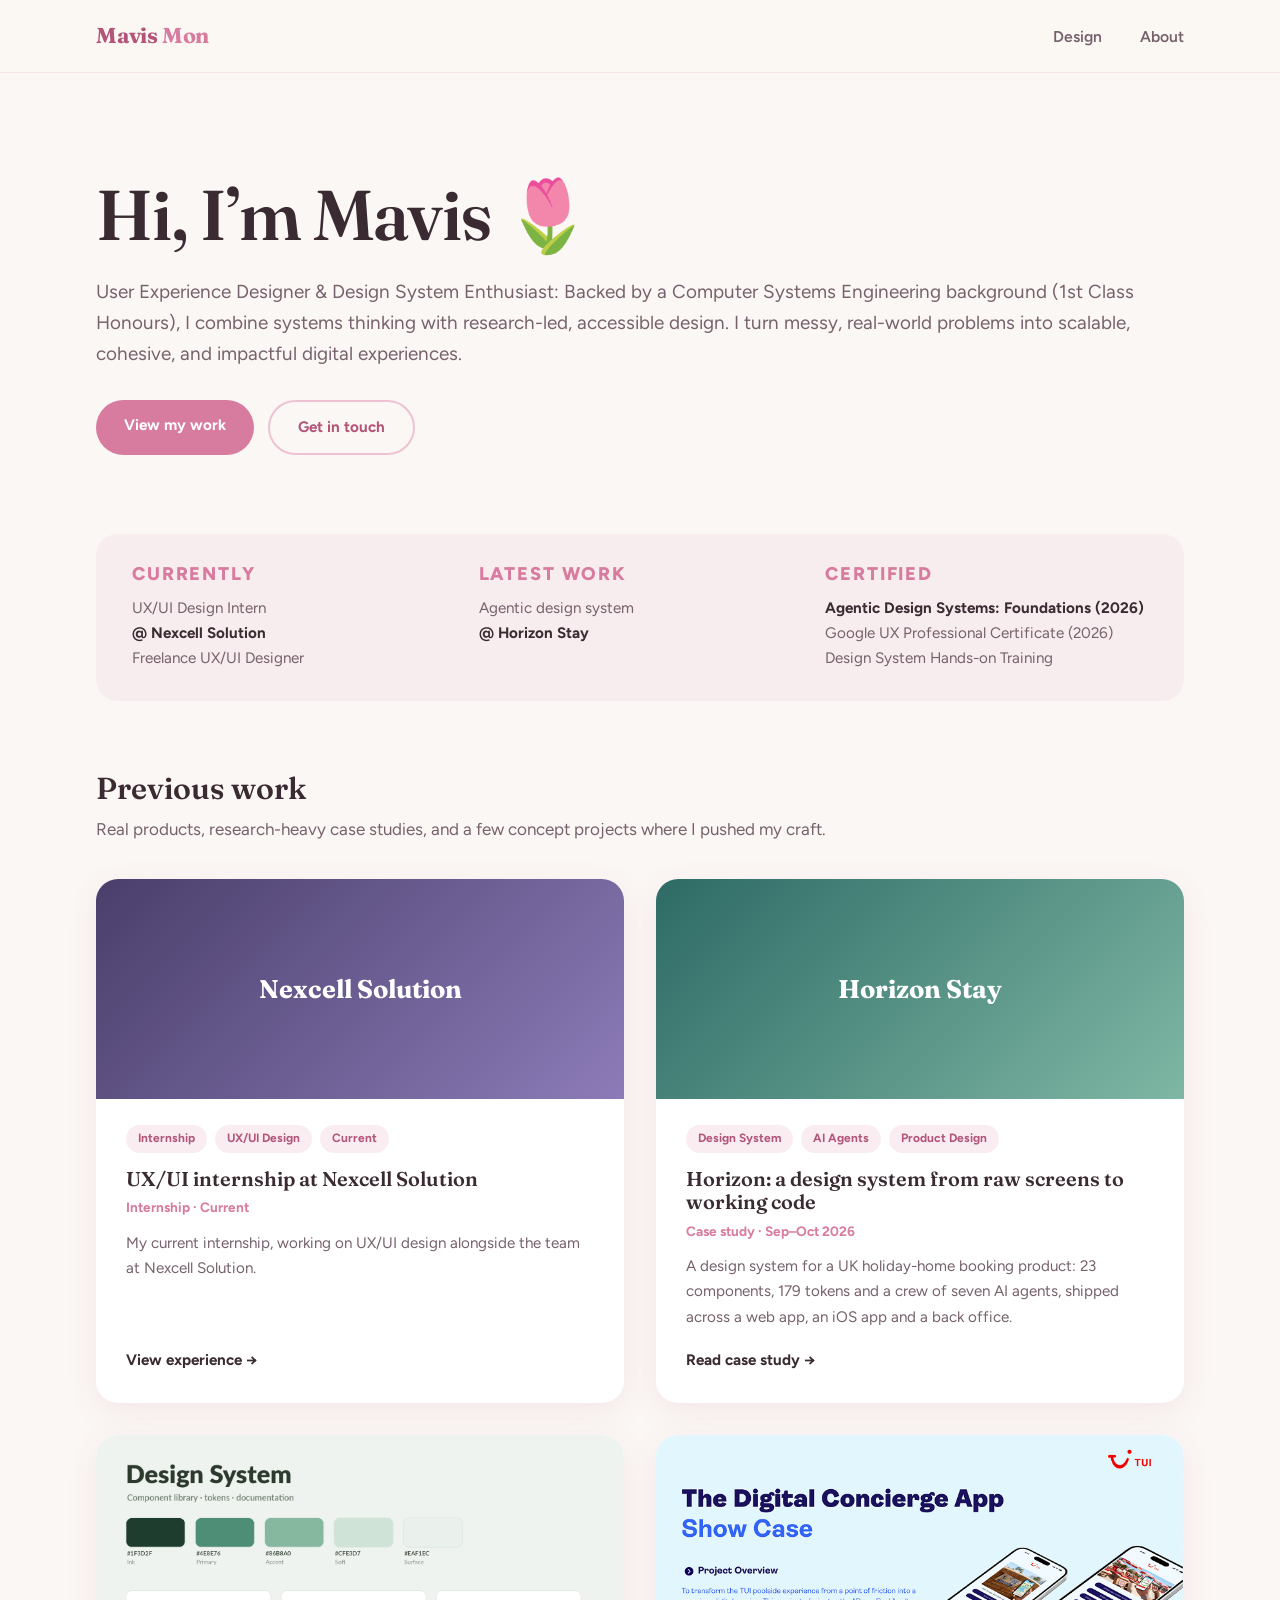
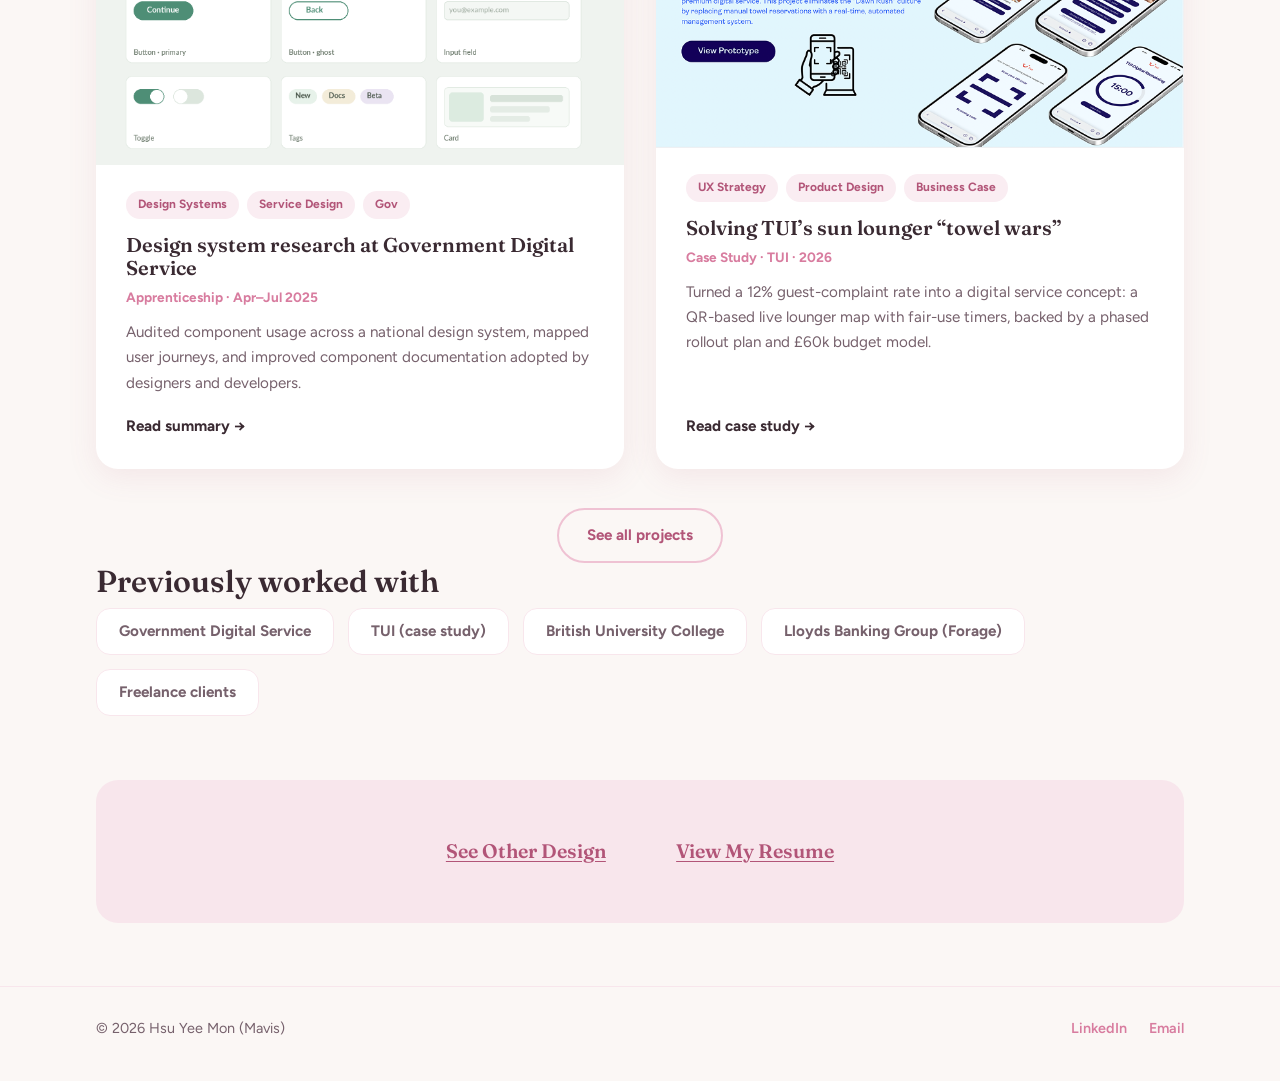
==== index.html @ 6a2bc592 "Add Horizon Stay case study, Nexcell internship and new certificate Add the Horizon Stay agentic des" ====
<!doctype html>
<html lang="en">
  <head>
    <meta charset="UTF-8" />
    <meta name="viewport" content="width=device-width, initial-scale=1" />
    <title>Hsu Yee Mon (Mavis) — Junior UX/UI Designer</title>
    <meta
      name="description"
      content="Hsu Yee Mon (Mavis) is a junior UX/UI designer based in Newcastle, UK, crafting research-led, accessible digital experiences."
    />
    <link rel="preconnect" href="https://fonts.googleapis.com" />
    <link
      href="https://fonts.googleapis.com/css2?family=Fraunces:opsz,wght@9..144,500;9..144,600;9..144,700&family=Figtree:wght@400;500;600;700;800&display=swap"
      rel="stylesheet"
    />
    <link rel="stylesheet" href="style.css" />
  </head>
  <body>
    <nav>
      <div class="nav-inner">
        <a class="nav-logo" href="index.html">Mavis <span>Mon</span></a>
        <ul class="nav-links">
          <li><a href="design.html">Design</a></li>
          <li><a href="about.html">About</a></li>
        </ul>
      </div>
    </nav>

    <header class="hero container">
      <h1>Hi, I’m Mavis <span class="flower">🌷</span></h1>
      <p class="lead">
        User Experience Designer & Design System Enthusiast: Backed by a
        Computer Systems Engineering background (1st Class Honours), I combine
        systems thinking with research-led, accessible design. I turn messy,
        real-world problems into scalable, cohesive, and impactful digital
        experiences.
      </p>
      <div class="cta-row">
        <a class="btn btn-primary" href="design.html">View my work</a>
        <a class="btn btn-ghost" href="mailto:mavismon23@gmail.com"
          >Get in touch</a
        >
      </div>
    </header>

    <div class="container">
      <div class="now-strip">
        <div>
          <h4>Currently</h4>
          <p>
            UX/UI Design Intern<br />
            <strong>@ Nexcell Solution</strong><br />
            Freelance UX/UI Designer
          </p>
        </div>
        <div>
          <h4>Latest work</h4>
          <p>
            Agentic design system<br />
            <strong>@ Horizon Stay</strong>
          </p>
        </div>
        <div>
          <h4>Certified</h4>
          <p>
            <strong>Agentic Design Systems: Foundations (2026)</strong> <br />
            Google UX Professional Certificate (2026) <br />
            Design System Hands-on Training
          </p>
        </div>
      </div>
    </div>
    <section class="container">
      <h2 class="section-title">Previous work</h2>
      <p class="section-sub" style="max-width: none">
        Real products, research-heavy case studies, and a few concept projects
        where I pushed my craft.
      </p>

      <div class="project-grid">
        <a class="project-card" href="about.html#experience">
          <div class="project-thumb thumb-nexcell">Nexcell Solution</div>
          <div class="project-body">
            <div class="project-tags">
              <span class="tag">Internship</span><span class="tag">UX/UI Design</span
              ><span class="tag">Current</span>
            </div>
            <h3>UX/UI internship at Nexcell Solution</h3>
            <div class="project-meta">Internship · Current</div>
            <p>
              My current internship, working on UX/UI design alongside the team
              at Nexcell Solution.
            </p>
            <span class="project-link">View experience →</span>
          </div>
        </a>

        <a class="project-card" href="projects/horizon-stay-agentic-design-system.html">
          <div class="project-thumb thumb-horizon">Horizon Stay</div>
          <div class="project-body">
            <div class="project-tags">
              <span class="tag">Design System</span><span class="tag">AI Agents</span
              ><span class="tag">Product Design</span>
            </div>
            <h3>Horizon: a design system from raw screens to working code</h3>
            <div class="project-meta">Case study · Sep–Oct 2026</div>
            <p>
              A design system for a UK holiday-home booking product: 23
              components, 179 tokens and a crew of seven AI agents, shipped
              across a web app, an iOS app and a back office.
            </p>
            <span class="project-link">Read case study →</span>
          </div>
        </a>

        <a class="project-card" href="projects/gds-apprenticeship.html">
          <div class="project-thumb thumb-gds has-img">
            <img src="images/design/gds.png" alt="Government Digital Service — design system" />
          </div>
          <div class="project-body">
            <div class="project-tags">
              <span class="tag">Design Systems</span><span class="tag">Service Design</span><span class="tag">Gov</span>
            </div>
            <h3>Design system research at Government Digital Service</h3>
            <div class="project-meta">Apprenticeship · Apr–Jul 2025</div>
            <p>
              Audited component usage across a national design system, mapped
              user journeys, and improved component documentation adopted by
              designers and developers.
            </p>
            <span class="project-link">Read summary →</span>
          </div>
        </a>

        <a class="project-card" href="projects/tui-digital-concierge.html">
          <div class="project-thumb thumb-tui has-img">
            <img src="images/home/tui.png" alt="TUI Digital Concierge" />
          </div>
          <div class="project-body">
            <div class="project-tags">
              <span class="tag">UX Strategy</span
              ><span class="tag">Product Design</span
              ><span class="tag">Business Case</span>
            </div>
            <h3>Solving TUI’s sun lounger “towel wars”</h3>
            <div class="project-meta">Case Study · TUI · 2026</div>
            <p>
              Turned a 12% guest-complaint rate into a digital service concept:
              a QR-based live lounger map with fair-use timers, backed by a
              phased rollout plan and £60k budget model.
            </p>
            <span class="project-link">Read case study →</span>
          </div>
        </a>
      </div>

      <div style="text-align: center; margin-top: 40px">
        <a class="btn btn-ghost" href="design.html">See all projects</a>
      </div>
    </section>

    <section class="container">
      <h2 class="section-title">Previously worked with</h2>
      <div class="logo-row">
        <span class="logo-chip">Government Digital Service</span>
        <span class="logo-chip">TUI (case study)</span>
        <span class="logo-chip">British University College</span>
        <span class="logo-chip">Lloyds Banking Group (Forage)</span>
        <span class="logo-chip">Freelance clients</span>
      </div>
    </section>

    <div class="container">
      <div class="cta-banner">
        <a href="design.html">See Other Design</a>
        <a
          href="https://drive.google.com/file/d/1xtQVW304RGPcJEKEEuNn48uA0tBTxAdx/view?usp=sharing"
          target="_blank"
          rel="noopener"
          >View My Resume</a
        >
      </div>
    </div>

    <footer>
      <div class="footer-inner">
        <span>© 2026 Hsu Yee Mon (Mavis)</span>
        <span>
          <a href="https://www.linkedin.com/in/hsuyeemon/">LinkedIn</a>
          <a href="mailto:mavismon23@gmail.com">Email</a>
        </span>
      </div>
    </footer>
    <script src="reveal.js" defer></script>
  </body>
</html>
---- style.css ----
/* ============================================
   Hsu Yee Mon (Mavis) — Portfolio
   Cream & nude theme · Fraunces + Figtree
   ============================================ */

:root {
  --bg: #fbf7f5; /* warm cream */
  --bg-soft: #f7ecee; /* soft blush */
  --card: #ffffff;
  --ink: #3a2a32; /* deep plum-brown */
  --ink-soft: #76616c; /* muted mauve text */
  --primary: #d87c9f; /* soft pink */
  --primary-dark: #b25578;
  --accent: #efc2d3; /* pale rose */
  --accent-soft: #f8e6ec;
  --pill: #faedf2;
  --radius: 22px;
  --shadow: 0 8px 30px rgba(178, 85, 120, 0.1);
  --shadow-hover: 0 14px 40px rgba(178, 85, 120, 0.18);
  --pad: clamp(28px, 6vw, 96px);
}

* {
  margin: 0;
  padding: 0;
  box-sizing: border-box;
}

html {
  scroll-behavior: smooth;
}

body {
  font-family:
    "Figtree",
    -apple-system,
    sans-serif;
  background: var(--bg);
  color: var(--ink);
  line-height: 1.65;
  font-size: 17px;
}

h1,
h2,
h3,
h4 {
  font-family: "Fraunces", Georgia, serif;
  line-height: 1.18;
  font-weight: 600;
}

a {
  color: var(--primary);
  text-decoration: none;
}

.container {
  max-width: 1440px;
  margin: 0 auto;
  padding: 0 96px;
}
.now-strip h4 {
  font-size: 1.15rem !important;
  margin-bottom: 10px !important;
}

/* ---------- Nav ---------- */
nav {
  position: sticky;
  top: 0;
  z-index: 100;
  background: rgba(251, 248, 243, 0.82);
  backdrop-filter: blur(14px);
  border-bottom: 1px solid var(--accent-soft);
}
.nav-inner {
  max-width: 1440px;
  margin: 0 auto;
  padding: 18px 96px;
  display: flex;
  justify-content: space-between;
  align-items: center;
}
.nav-logo {
  font-family: "Fraunces", Georgia, serif;
  font-weight: 700;
  font-size: 1.35rem;
  color: var(--primary-dark);
  letter-spacing: -0.01em;
}
.nav-logo span {
  color: var(--primary);
}
.nav-links {
  display: flex;
  gap: 38px;
  list-style: none;
}
.nav-links a {
  display: inline-block;
  color: var(--ink-soft);
  font-weight: 600;
  font-size: 0.98rem;
  transition: color 0.2s;
}
.nav-links a:hover {
  color: var(--primary-dark);
}
.nav-links a.active {
  color: var(--primary-dark);
}

/* ---------- Hero ---------- */
.hero {
  padding-top: 100px;
  padding-bottom: 70px;
  text-align: left;
}
.hero .eyebrow {
  display: inline-block;
  background: var(--pill);
  color: var(--primary-dark);
  padding: 6px 16px;
  border-radius: 999px;
  font-weight: 700;
  font-size: 0.85rem;
  margin-bottom: 22px;
  letter-spacing: 0.04em;
}
.hero h1 {
  font-size: clamp(2.6rem, 6vw, 4.4rem);
  font-weight: 600;
  margin-bottom: 20px;
  letter-spacing: -0.015em;
}
.hero h1 .flower {
  color: var(--primary);
}
.hero p.lead {
  max-width: 1250px;
  font-size: 1.18rem;
  color: var(--ink-soft);
  margin-bottom: 30px;
}
.hero .cta-row {
  display: flex;
  gap: 14px;
  flex-wrap: wrap;
}

.btn {
  display: inline-block;
  padding: 13px 28px;
  border-radius: 999px;
  font-weight: 700;
  font-size: 0.95rem;
  transition: all 0.2s;
}
.btn-primary {
  background: var(--primary);
  color: #fff;
}
.btn-primary:hover {
  background: var(--primary-dark);
  transform: translateY(-2px);
}
.btn-ghost {
  border: 2px solid var(--accent);
  color: var(--primary-dark);
}
.btn-ghost:hover {
  background: var(--accent-soft);
}

/* ---------- Now strip ---------- */
.now-strip {
  background: var(--bg-soft);
  border-radius: var(--radius);
  padding: 30px 36px;
  margin: 10px 0 70px;
  display: grid;
  grid-template-columns: repeat(auto-fit, minmax(260px, 1fr));
  gap: 24px;
}
.now-strip h4 {
  font-family: "Figtree", sans-serif;
  font-size: 0.8rem;
  text-transform: uppercase;
  letter-spacing: 0.1em;
  color: var(--primary);
  margin-bottom: 8px;
  font-weight: 800;
}
.now-strip p {
  font-size: 0.95rem;
  color: var(--ink-soft);
}
.now-strip strong {
  color: var(--ink);
}

/* ---------- Section headings ---------- */
section {
  padding: 30px 0 60px;
}
.section-title {
  font-size: 1.9rem;
  font-weight: 600;
  margin-bottom: 8px;
}
.section-sub {
  color: var(--ink-soft);
  margin-bottom: 36px;
  max-width: 620px;
}

/* ---------- Project cards ---------- */
.project-grid {
  display: grid;
  grid-template-columns: 1fr 1fr;
  gap: 32px;
}
@media (max-width: 760px) {
  .project-grid {
    grid-template-columns: 1fr;
  }
}

.project-card {
  background: var(--card);
  border-radius: var(--radius);
  overflow: hidden;
  box-shadow: var(--shadow);
  transition:
    transform 0.25s,
    box-shadow 0.25s;
  display: flex;
  flex-direction: column;
  color: var(--ink);
}
.project-card:hover {
  transform: translateY(-6px);
  box-shadow: var(--shadow-hover);
}

.project-thumb {
  height: 220px;
  display: flex;
  align-items: center;
  justify-content: center;
  font-family: "Fraunces", Georgia, serif;
  font-weight: 700;
  font-size: 1.6rem;
  color: #fff;
  text-align: center;
  padding: 0 24px;
}
.thumb-tui {
  background: linear-gradient(135deg, #1e5c8a, #5bb7e0);
}
.thumb-yowza {
  background: linear-gradient(135deg, #ff6dc0, #102c5c);
}
.thumb-kpop {
  background: linear-gradient(135deg, #845ec2, #ff5c8a);
}
.thumb-lloyds {
  background: linear-gradient(135deg, #8fa98f, #bccdb9);
}
.thumb-nestly {
  background: linear-gradient(135deg, #d88aa5, #f0cbd8);
}
.thumb-bloom {
  background: linear-gradient(135deg, #9aa68b, #c4cdb4);
}
.thumb-gds {
  background: linear-gradient(135deg, #7a5c6b, #a8889a);
}
.thumb-horizon {
  background: linear-gradient(135deg, #2e6b66, #7fb7a4);
}
.thumb-nexcell {
  background: linear-gradient(135deg, #4a3f6b, #8c7bb8);
}
.project-thumb.has-img {
  padding: 0;
  overflow: hidden;
  height: auto;
}
.project-thumb.has-img img {
  width: 100%;
  height: auto;
  display: block;
}

.project-body {
  padding: 26px 30px 30px;
  flex: 1;
  display: flex;
  flex-direction: column;
}
.project-tags {
  display: flex;
  gap: 8px;
  flex-wrap: wrap;
  margin-bottom: 14px;
}
.tag {
  background: var(--pill);
  color: var(--primary-dark);
  font-size: 0.75rem;
  font-weight: 700;
  padding: 4px 12px;
  border-radius: 999px;
}
.project-body h3 {
  font-size: 1.25rem;
  margin-bottom: 6px;
}
.project-meta {
  font-size: 0.85rem;
  color: var(--primary);
  font-weight: 700;
  margin-bottom: 12px;
}
.project-body p {
  font-size: 0.95rem;
  color: var(--ink-soft);
  flex: 1;
}
.project-link {
  margin-top: 18px;
  font-weight: 700;
  font-size: 0.95rem;
}
.project-link:hover {
  text-decoration: underline;
}

/* ---------- Logos / previously ---------- */
.logo-row {
  display: flex;
  flex-wrap: wrap;
  gap: 14px;
  align-items: center;
}
.logo-chip {
  background: var(--card);
  border: 1px solid var(--accent-soft);
  padding: 10px 22px;
  border-radius: 14px;
  font-weight: 700;
  color: var(--ink-soft);
  font-size: 0.95rem;
}

/* ---------- About page ---------- */
.about-grid {
  display: grid;
  grid-template-columns: 1.2fr 0.8fr;
  gap: clamp(32px, 4vw, 64px);
  align-items: start;
}
@media (max-width: 760px) {
  .about-grid {
    grid-template-columns: 1fr;
  }
}

.timeline {
  border-left: 3px solid var(--accent-soft);
  padding-left: 28px;
}
.timeline-item {
  position: relative;
  padding-bottom: 34px;
}
.timeline-item::before {
  content: "";
  position: absolute;
  left: -37px;
  top: 6px;
  width: 14px;
  height: 14px;
  border-radius: 50%;
  background: var(--primary);
  border: 3px solid var(--accent-soft);
}
.timeline-item .when {
  font-size: 0.82rem;
  font-weight: 700;
  color: var(--primary);
  letter-spacing: 0.04em;
}
.timeline-item h3 {
  font-size: 1.12rem;
  margin: 4px 0 2px;
}
.timeline-item .where {
  color: var(--ink-soft);
  font-weight: 600;
  font-size: 0.95rem;
  margin-bottom: 8px;
}
.timeline-item p {
  font-size: 0.95rem;
  color: var(--ink-soft);
}

.side-card {
  background: var(--card);
  border-radius: var(--radius);
  box-shadow: var(--shadow);
  padding: 28px;
  margin-bottom: 24px;
}
.side-card h3 {
  font-size: 1.08rem;
  margin-bottom: 16px;
}
.skill-pills {
  display: flex;
  flex-wrap: wrap;
  gap: 8px;
}
.skill-pills span {
  background: var(--pill);
  color: var(--primary-dark);
  padding: 6px 14px;
  border-radius: 999px;
  font-size: 0.85rem;
  font-weight: 600;
}
.side-card ul {
  list-style: none;
}
.side-card li {
  padding: 8px 0;
  border-bottom: 1px solid var(--accent-soft);
  font-size: 0.92rem;
  color: var(--ink-soft);
}
.side-card li:last-child {
  border-bottom: none;
}
.side-card li strong {
  color: var(--ink);
  display: block;
}

/* ---------- About: redesigned ---------- */
.about-hero {
  display: grid;
  grid-template-columns: 1.25fr 0.75fr;
  gap: clamp(28px, 5vw, 64px);
  align-items: center;
  padding-bottom: 40px;
}
.about-hero-text h1 {
  font-size: clamp(2rem, 3.6vw, 3rem);
  margin-bottom: 18px;
}
.about-hero-photo img {
  display: block;
  width: 100%;
  max-width: 412px;
  aspect-ratio: 412 / 379;
  object-fit: cover;
  border-radius: 40px;
  box-shadow: var(--shadow);
  margin-left: auto;
}
.fullstory-title {
  font-size: clamp(2rem, 3.6vw, 3rem);
  margin-bottom: 4px;
}
@media (max-width: 760px) {
  .about-hero {
    grid-template-columns: 1fr;
  }
  .about-hero-photo img {
    max-width: 280px;
    margin: 0 auto;
  }
}

.story-block {
  display: grid;
  grid-template-columns: 210px 1fr;
  gap: 34px;
  align-items: start;
  margin-top: 26px;
}
.story-avatar img {
  display: block;
  width: 100%;
  border-radius: 18px;
}
.story-text p {
  color: var(--ink-soft);
  margin-bottom: 16px;
}
.story-text p:last-child {
  margin-bottom: 0;
}
@media (max-width: 640px) {
  .story-block {
    grid-template-columns: 1fr;
  }
  .story-avatar img {
    max-width: 200px;
    margin: 0 auto;
  }
}

.teaching-block {
  margin-top: 24px;
}
.teaching-block img {
  display: block;
  width: 100%;
  max-width: 736px;
  aspect-ratio: 736 / 408;
  object-fit: cover;
  border-radius: var(--radius);
  box-shadow: var(--shadow);
  margin-bottom: 22px;
  border: 1px solid var(--accent-soft);
}
.teaching-block p {
  color: var(--ink-soft);
  margin-bottom: 14px;
}
.teaching-block p:last-child {
  margin-bottom: 0;
}

.fun-facts {
  list-style: none;
  margin-top: 18px;
}
.fun-facts li {
  position: relative;
  padding: 7px 0 7px 28px;
  color: var(--ink-soft);
  font-size: 0.98rem;
}
.fun-facts li::before {
  content: "🌷";
  position: absolute;
  left: 0;
  top: 7px;
  font-size: 0.85rem;
}

.lang-card {
  background: linear-gradient(160deg, var(--accent), var(--accent-soft));
}
.lang-card li {
  border-bottom-color: rgba(255, 255, 255, 0.55);
}

.about-cta {
  background: var(--accent-soft);
  border-radius: var(--radius);
  padding: 56px 30px;
  margin: 30px 0 70px;
  display: flex;
  gap: clamp(40px, 7vw, 90px);
  justify-content: center;
  align-items: center;
  flex-wrap: wrap;
}
.about-cta a {
  font-family: "Fraunces", Georgia, serif;
  font-weight: 600;
  font-size: clamp(1.2rem, 2vw, 1.4rem);
  color: var(--primary-dark);
}
.about-cta a:hover {
  color: var(--primary);
}

/* Lets work together */
.together-section {
  padding: 30px 0 50px;
}
.together-inner {
  display: grid;
  grid-template-columns: 1.3fr 0.7fr;
  gap: 40px;
  align-items: end;
}
.together-head {
  line-height: 0.9;
  margin-bottom: 26px;
  font-family: "Great Vibes", cursive;
}
.together-head .t-small {
  display: block;
  font-family: "Great Vibes", cursive;
  font-weight: 400;
  font-size: clamp(2.6rem, 5.5vw, 4rem);
  color: var(--primary);
  margin-left: 1.6em;
  line-height: 1;
}
.together-head .t-big {
  display: block;
  font-family: "Great Vibes", cursive;
  font-weight: 400;
  font-size: clamp(5.5rem, 16vw, 12.5rem);
  color: var(--primary);
  letter-spacing: 0.01em;
  margin-top: -0.22em;
}
.together-contact {
  font-weight: 700;
  color: var(--ink);
  margin-bottom: 6px;
}
.together-text p {
  margin-bottom: 4px;
}
.together-photo img {
  display: block;
  width: 100%;
  max-width: 420px;
  margin: 0 auto;
}
@media (max-width: 760px) {
  .together-inner {
    grid-template-columns: 1fr;
  }
  .together-photo img {
    max-width: 240px;
  }
}

/* ---------- Case study pages ---------- */
.case-hero {
  padding: 100px 0 56px;
}
.case-hero .tag {
  margin-bottom: 16px;
  display: inline-block;
}
.case-hero h1 {
  font-size: clamp(2rem, 4.5vw, 3.1rem);
  margin-bottom: 14px;
  max-width: 900px;
  letter-spacing: -0.01em;
}
.case-hero p.lead {
  font-size: 1.12rem;
  color: var(--ink-soft);
  max-width: 760px;
}

.case-facts {
  display: grid;
  grid-template-columns: repeat(auto-fit, minmax(170px, 1fr));
  gap: 20px;
  background: var(--bg-soft);
  border-radius: var(--radius);
  padding: 32px 40px;
  margin: 40px 0 60px;
}
.case-facts h4 {
  font-family: "Figtree", sans-serif;
  font-size: 0.75rem;
  text-transform: uppercase;
  letter-spacing: 0.1em;
  color: var(--primary);
  margin-bottom: 4px;
  font-weight: 800;
}
.case-facts p {
  font-size: 0.92rem;
  color: var(--ink);
  font-weight: 600;
}

.case-section {
  margin-bottom: 80px;
}
.case-section h2 {
  font-size: 1.6rem;
  margin-bottom: 16px;
}
.case-section h3 {
  font-size: 1.12rem;
  margin: 24px 0 10px;
  color: var(--primary-dark);
}
.case-section p {
  color: var(--ink-soft);
  margin-bottom: 14px;
  max-width: 820px;
}
.case-section ul {
  margin: 0 0 14px 22px;
  color: var(--ink-soft);
}
.case-section li {
  margin-bottom: 8px;
}

.stat-row {
  display: grid;
  grid-template-columns: repeat(auto-fit, minmax(160px, 1fr));
  gap: 20px;
  margin: 26px 0;
}
.stat {
  background: var(--card);
  border-radius: var(--radius);
  box-shadow: var(--shadow);
  padding: 24px;
  text-align: center;
}
.stat .num {
  font-family: "Fraunces", Georgia, serif;
  font-size: 2.1rem;
  font-weight: 700;
  color: var(--primary);
}
.stat .label {
  font-size: 0.85rem;
  color: var(--ink-soft);
  margin-top: 4px;
}

.quote-block {
  border-left: 4px solid var(--primary);
  background: var(--bg-soft);
  border-radius: 0 var(--radius) var(--radius) 0;
  padding: 22px 28px;
  margin: 26px 0;
  font-style: italic;
  color: var(--ink-soft);
  max-width: 780px;
}

.phase-grid {
  display: grid;
  grid-template-columns: repeat(auto-fit, minmax(230px, 1fr));
  gap: 20px;
  margin: 26px 0;
}
.phase-card {
  background: var(--card);
  border-radius: var(--radius);
  box-shadow: var(--shadow);
  padding: 26px;
}
.phase-card .phase-no {
  font-size: 0.78rem;
  font-weight: 800;
  color: var(--primary);
  text-transform: uppercase;
  letter-spacing: 0.08em;
}
.phase-card h3 {
  font-size: 1.08rem;
  margin: 6px 0 8px;
}
.phase-card p {
  font-size: 0.9rem;
  color: var(--ink-soft);
}

/* ============================================
   SHOWCASE COMPONENTS (in-page design system)
   Each project sets its own colors via:
   style="--sc:…; --sc-dark:…; --sc-bg:…; --sc-ink:…"
   ============================================ */
.showcase {
  --sc: var(--primary);
  --sc-dark: var(--primary-dark);
  --sc-bg: var(--bg-soft);
  --sc-ink: var(--ink);
  background: var(--sc-bg);
  border-radius: calc(var(--radius) + 6px);
  padding: clamp(28px, 4vw, 56px);
  margin: 30px 0;
}
.showcase h3 {
  color: var(--sc-ink);
  margin-top: 0;
}
.showcase > h3:not(:first-child) {
  margin-top: 40px;
}
.showcase .sc-label {
  display: inline-block;
  font-size: 0.75rem;
  font-weight: 800;
  letter-spacing: 0.12em;
  text-transform: uppercase;
  color: var(--sc-dark);
  margin-bottom: 14px;
}

/* Color palette swatches */
.palette-grid {
  display: grid;
  grid-template-columns: repeat(auto-fit, minmax(150px, 1fr));
  gap: 16px;
  margin: 10px 0 8px;
}
.swatch {
  border-radius: 16px;
  overflow: hidden;
  background: #fff;
  box-shadow: var(--shadow);
}
.swatch .chip {
  height: 92px;
}
.swatch .meta {
  padding: 12px 14px;
}
.swatch .meta b {
  display: block;
  font-size: 0.88rem;
  color: var(--ink);
}
.swatch .meta span {
  font-size: 0.78rem;
  color: var(--ink-soft);
  font-family: ui-monospace, "SF Mono", monospace;
}

/* Typography scale */
.type-scale {
  background: #fff;
  border-radius: 16px;
  box-shadow: var(--shadow);
  padding: 26px 30px;
  margin: 10px 0;
}
.type-row {
  display: flex;
  align-items: baseline;
  gap: 20px;
  padding: 12px 0;
  border-bottom: 1px dashed var(--accent-soft);
}
.type-row:last-child {
  border-bottom: none;
}
.type-row .t-name {
  flex: 0 0 110px;
  font-size: 0.75rem;
  font-weight: 800;
  letter-spacing: 0.1em;
  text-transform: uppercase;
  color: var(--ink-soft);
}
.type-row .t-sample {
  color: var(--sc-ink);
  line-height: 1.2;
}

/* UI kit demos */
.ui-kit {
  display: flex;
  flex-wrap: wrap;
  gap: 14px;
  align-items: center;
  margin: 10px 0;
}
.demo-btn {
  display: inline-block;
  padding: 11px 26px;
  border-radius: 999px;
  background: var(--sc);
  color: #fff;
  font-weight: 700;
  font-size: 0.92rem;
  cursor: default;
}
.demo-btn.secondary {
  background: transparent;
  border: 2px solid var(--sc);
  color: var(--sc-dark);
}
.demo-btn.dark {
  background: var(--sc-ink);
}
.demo-chip {
  display: inline-block;
  padding: 6px 16px;
  border-radius: 999px;
  background: #fff;
  border: 1.5px solid var(--sc);
  color: var(--sc-dark);
  font-weight: 600;
  font-size: 0.84rem;
}
.demo-chip.filled {
  background: var(--sc);
  color: #fff;
  border-color: var(--sc);
}
.demo-input {
  background: #fff;
  border: 1.5px solid var(--sc);
  border-radius: 14px;
  padding: 11px 18px;
  font-size: 0.9rem;
  color: var(--ink-soft);
  min-width: 210px;
}
.demo-card {
  background: #fff;
  border-radius: 18px;
  box-shadow: var(--shadow);
  padding: 20px 22px;
  max-width: 290px;
}
.demo-card b {
  color: var(--ink);
  font-size: 0.95rem;
}
.demo-card p {
  font-size: 0.84rem !important;
  margin: 4px 0 12px !important;
}
.demo-card .demo-btn {
  padding: 8px 18px;
  font-size: 0.82rem;
}

/* Phone mockups */
.phone-row {
  display: flex;
  flex-wrap: wrap;
  gap: clamp(18px, 3vw, 36px);
  justify-content: center;
  margin: 16px 0;
}
.phone {
  width: 250px;
  border-radius: 36px;
  background: #1c1c1e;
  padding: 10px;
  box-shadow: 0 18px 50px rgba(0, 0, 0, 0.18);
  flex-shrink: 0;
}
.phone .screen {
  background: #fff;
  border-radius: 28px;
  overflow: hidden;
  height: 480px;
  display: flex;
  flex-direction: column;
  position: relative;
  font-family: "Figtree", sans-serif;
}
.phone .notch {
  width: 90px;
  height: 18px;
  background: #1c1c1e;
  border-radius: 0 0 14px 14px;
  margin: 0 auto;
  flex-shrink: 0;
}
.phone .p-body {
  flex: 1;
  padding: 14px 16px;
  overflow: hidden;
}
.phone .p-caption {
  text-align: center;
  font-size: 0.85rem;
  color: var(--ink-soft);
  margin-top: 12px;
  font-weight: 600;
}
.phone-wrap {
  text-align: center;
}

.p-title {
  font-weight: 800;
  font-size: 0.95rem;
  color: var(--sc-ink);
  text-align: center;
  margin-bottom: 10px;
}
.p-logo {
  font-weight: 800;
  font-size: 1.4rem;
  text-align: center;
  color: var(--sc-ink);
  margin: 8px 0 2px;
}
.p-logo em {
  font-style: normal;
  color: var(--sc);
}
.p-sub {
  font-size: 0.72rem;
  color: #8e8e93;
  text-align: center;
  margin-bottom: 12px;
}
.p-banner {
  border-radius: 12px;
  padding: 12px 14px;
  color: #fff;
  font-weight: 700;
  font-size: 0.8rem;
  background: linear-gradient(120deg, var(--sc), var(--sc-dark));
  margin-bottom: 10px;
}
.p-banner small {
  display: block;
  font-weight: 500;
  opacity: 0.85;
  font-size: 0.68rem;
}
.p-row {
  display: flex;
  align-items: center;
  gap: 10px;
  padding: 8px 0;
  border-bottom: 1px solid #f2f2f7;
}
.p-row .dot {
  width: 34px;
  height: 34px;
  border-radius: 10px;
  background: var(--sc-bg);
  flex-shrink: 0;
  display: flex;
  align-items: center;
  justify-content: center;
  font-size: 0.9rem;
}
.p-row div b {
  display: block;
  font-size: 0.74rem;
  color: #1c1c1e;
}
.p-row div span {
  font-size: 0.66rem;
  color: #8e8e93;
}
.p-btn {
  display: block;
  text-align: center;
  background: var(--sc);
  color: #fff;
  border-radius: 999px;
  padding: 9px;
  font-weight: 700;
  font-size: 0.78rem;
  margin: 10px 0 4px;
}
.p-btn.ghost {
  background: #fff;
  border: 1.5px solid var(--sc);
  color: var(--sc-dark);
}
.p-balance {
  text-align: center;
  margin: 6px 0 10px;
}
.p-balance small {
  display: block;
  font-size: 0.68rem;
  color: #8e8e93;
}
.p-balance b {
  font-size: 1.5rem;
  color: var(--sc-ink);
}
.p-tabbar {
  display: flex;
  justify-content: space-around;
  padding: 9px 6px;
  background: var(--sc);
  flex-shrink: 0;
}
.p-tabbar span {
  font-size: 0.62rem;
  color: #fff;
  font-weight: 700;
  opacity: 0.75;
}
.p-tabbar span.on {
  opacity: 1;
  background: rgba(255, 255, 255, 0.25);
  padding: 2px 10px;
  border-radius: 999px;
}
.p-qr {
  width: 120px;
  height: 120px;
  margin: 10px auto;
  border-radius: 12px;
  background:
    repeating-linear-gradient(0deg, #1c1c1e 0 6px, transparent 6px 12px),
    repeating-linear-gradient(90deg, #1c1c1e 0 6px, #fff 6px 12px);
  border: 6px solid #fff;
  outline: 2px solid #e5e5ea;
}
.p-amounts {
  display: flex;
  gap: 6px;
  justify-content: center;
  margin: 10px 0;
  flex-wrap: wrap;
}
.p-amounts span {
  background: var(--sc-ink);
  color: #fff;
  font-size: 0.66rem;
  font-weight: 700;
  padding: 6px 9px;
  border-radius: 7px;
}
.p-input {
  background: #fff;
  border: 1.2px solid var(--sc);
  border-radius: 10px;
  padding: 8px 10px;
  font-size: 0.68rem;
  color: #8e8e93;
  margin-bottom: 8px;
}
.p-map {
  border-radius: 12px;
  height: 150px;
  position: relative;
  margin-bottom: 10px;
  overflow: hidden;
}
.p-pin {
  position: absolute;
  width: 22px;
  height: 22px;
  border-radius: 50% 50% 50% 0;
  transform: rotate(-45deg);
  display: flex;
  align-items: center;
  justify-content: center;
}
.p-pin::after {
  content: "";
  width: 8px;
  height: 8px;
  background: #fff;
  border-radius: 50%;
}

/* Stamp tracker */
.stamp-grid {
  display: grid;
  grid-template-columns: repeat(6, 1fr);
  gap: 7px;
  margin: 10px 0;
}
.stamp-grid .st {
  aspect-ratio: 1;
  border-radius: 50%;
  border: 2px dashed var(--sc);
  display: flex;
  align-items: center;
  justify-content: center;
  font-size: 0.85rem;
  color: var(--sc-dark);
  background: #fff;
}
.stamp-grid .st.got {
  background: var(--sc);
  border-style: solid;
}

/* Horizontal research bars */
.bars {
  margin: 14px 0;
  max-width: 720px;
}
.bar-item {
  margin-bottom: 14px;
}
.bar-item .bar-label {
  display: flex;
  justify-content: space-between;
  font-size: 0.88rem;
  font-weight: 600;
  color: var(--ink);
  margin-bottom: 5px;
}
.bar-item .bar-track {
  background: #fff;
  border-radius: 999px;
  height: 14px;
  overflow: hidden;
  box-shadow: inset 0 0 0 1px var(--accent-soft);
}
.bar-item .bar-fill {
  height: 100%;
  border-radius: 999px;
  background: linear-gradient(90deg, var(--sc), var(--sc-dark));
}

/* Persona + empathy map */
.persona-card {
  background: #fff;
  border-radius: var(--radius);
  box-shadow: var(--shadow);
  padding: 30px 34px;
  margin: 16px 0;
  display: grid;
  grid-template-columns: 88px 1fr;
  gap: 24px;
  align-items: start;
  max-width: 860px;
}
.persona-card .avatar {
  width: 88px;
  height: 88px;
  border-radius: 50%;
  display: flex;
  align-items: center;
  justify-content: center;
  font-size: 2rem;
  background: var(--sc-bg);
  border: 3px solid var(--sc);
}
.persona-card h4 {
  font-size: 1.15rem;
  margin-bottom: 2px;
}
.persona-card .p-role {
  font-size: 0.85rem;
  color: var(--sc-dark);
  font-weight: 700;
  margin-bottom: 10px;
}
.persona-card p {
  font-size: 0.92rem;
  margin-bottom: 10px;
}
.persona-cols {
  display: grid;
  grid-template-columns: 1fr 1fr;
  gap: 18px;
  margin-top: 8px;
}
@media (max-width: 640px) {
  .persona-cols {
    grid-template-columns: 1fr;
  }
  .persona-card {
    grid-template-columns: 1fr;
  }
}
.persona-cols h5 {
  font-family: "Figtree", sans-serif;
  font-size: 0.74rem;
  text-transform: uppercase;
  letter-spacing: 0.1em;
  color: var(--ink-soft);
  margin-bottom: 6px;
}
.persona-cols ul {
  margin-left: 18px;
  font-size: 0.88rem;
  color: var(--ink-soft);
}
.persona-cols li {
  margin-bottom: 4px;
}

.empathy-grid {
  display: grid;
  grid-template-columns: 1fr 1fr;
  gap: 16px;
  margin: 16px 0;
}
@media (max-width: 640px) {
  .empathy-grid {
    grid-template-columns: 1fr;
  }
}
.empathy-cell {
  border-radius: 18px;
  padding: 22px 24px;
}
.empathy-cell h4 {
  font-size: 1rem;
  margin-bottom: 8px;
}
.empathy-cell ul {
  margin-left: 18px;
  font-size: 0.88rem;
  color: var(--ink);
  opacity: 0.8;
}
.empathy-cell li {
  margin-bottom: 5px;
}
.em-says {
  background: #dff3f2;
}
.em-feels {
  background: #fce8e0;
}
.em-thinks {
  background: #eaf4dc;
}
.em-does {
  background: #e9e4f6;
}

/* IA tree */
.ia-tree {
  display: grid;
  grid-template-columns: repeat(auto-fit, minmax(150px, 1fr));
  gap: 14px;
  margin: 16px 0;
}
.ia-col {
  display: flex;
  flex-direction: column;
  gap: 8px;
}
.ia-col .ia-root {
  background: var(--sc);
  color: #fff;
  font-weight: 700;
  font-size: 0.88rem;
  text-align: center;
  padding: 9px;
  border-radius: 999px;
}
.ia-col .ia-leaf {
  background: #fff;
  border: 1.5px solid var(--sc);
  color: var(--sc-dark);
  font-size: 0.82rem;
  font-weight: 600;
  text-align: center;
  padding: 7px;
  border-radius: 999px;
}

/* Do / Don't and misc two-column */
.two-col {
  display: grid;
  grid-template-columns: 1fr 1fr;
  gap: 20px;
  margin: 16px 0;
}
@media (max-width: 700px) {
  .two-col {
    grid-template-columns: 1fr;
  }
}
.panel {
  border-radius: 18px;
  padding: 24px 26px;
}
.panel h4 {
  font-size: 1rem;
  margin-bottom: 10px;
}
.panel ul {
  margin-left: 18px;
  font-size: 0.9rem;
}
.panel-pain {
  background: #f6dcd3;
  color: #6b3326;
}
.panel-gain {
  background: #ddedd9;
  color: #2f4a2c;
}
.panel-pain ul,
.panel-gain ul {
  color: inherit;
  opacity: 0.85;
}

.next-project {
  background: var(--bg-soft);
  border-radius: var(--radius);
  padding: 36px;
  text-align: center;
  margin: 60px 0 30px;
}
.next-project p {
  color: var(--ink-soft);
  margin-bottom: 6px;
  font-size: 0.9rem;
  font-weight: 700;
  text-transform: uppercase;
  letter-spacing: 0.08em;
}
.next-project a {
  font-family: "Fraunces", Georgia, serif;
  font-size: 1.35rem;
  font-weight: 700;
}

/* ---------- Contact / footer ---------- */
.contact-band {
  background: linear-gradient(135deg, var(--primary), var(--primary-dark));
  border-radius: var(--radius);
  color: #fff;
  text-align: center;
  padding: 64px 30px;
  margin: 40px 0 60px;
}
.contact-band h2 {
  font-size: 2rem;
  margin-bottom: 12px;
}
.contact-band p {
  opacity: 0.9;
  margin-bottom: 26px;
}
.contact-band .btn {
  background: #fff;
  color: var(--primary-dark);
}
.contact-band .btn:hover {
  transform: translateY(-2px);
}

/* ---------- Real screen galleries ---------- */
.shot-row {
  display: grid;
  grid-template-columns: repeat(auto-fit, minmax(190px, 1fr));
  gap: 24px;
  margin: 28px 0;
}
.shot-row figure {
  margin: 0;
}
.shot-row img {
  display: block;
  width: 100%;
  height: auto;
  border-radius: 26px;
  border: 1px solid var(--accent-soft);
  box-shadow: var(--shadow);
  background: #fff;
}
.shot-row figcaption {
  text-align: center;
  font-size: 0.82rem;
  color: var(--ink-soft);
  font-weight: 600;
  margin-top: 10px;
}

footer {
  border-top: 1px solid var(--accent-soft);
  padding: 30px 0 40px;
}
.footer-inner {
  max-width: 1440px;
  margin: 0 auto;
  padding: 0 96px;
  display: flex;
  justify-content: space-between;
  flex-wrap: wrap;
  gap: 14px;
  color: var(--ink-soft);
  font-size: 0.9rem;
}
.footer-inner a {
  font-weight: 600;
  margin-left: 18px;
}

@media (max-width: 900px) {
  .container,
  .nav-inner,
  .footer-inner {
    padding-left: 40px;
    padding-right: 40px;
  }
}
@media (max-width: 640px) {
  .container,
  .nav-inner,
  .footer-inner {
    padding-left: 22px;
    padding-right: 22px;
  }
  .nav-links {
    padding: 4px;
  }
  .nav-links a {
    padding: 7px 13px;
    font-size: 0.85rem;
  }
  .hero {
    padding-top: 64px;
    padding-bottom: 50px;
  }
  .stamp-grid {
    grid-template-columns: repeat(6, 1fr);
  }
}
/* ── tokens ───────────────────────────────────────── */
:root {
  --rose-dark: #b25578;
  --rose-soft: #f8e6ec;
}

/* ── CTA banner ───────────────────────────────────── */
.cta-banner {
  display: flex;
  flex-wrap: wrap;
  align-items: center;
  justify-content: center;
  gap: clamp(32px, 5.49vw, 79px);
  background: var(--rose-soft);
  border-radius: 22px;
  padding: clamp(40px, 4.31vw, 62px) clamp(22px, 4vw, 48px);
  margin: clamp(36px, 5vw, 64px) 0;
}
.cta-banner a {
  font-family: Fraunces, serif;
  font-size: clamp(1.125rem, 1.53vw, 1.375rem);
  font-weight: 600;
  color: var(--rose-dark);
  text-decoration: underline;
  text-underline-offset: 3px;
}
.cta-banner a:hover {
  opacity: 0.75;
}

@media (max-width: 500px) {
  .cta-banner {
    flex-direction: column;
    gap: 20px;
  }
}
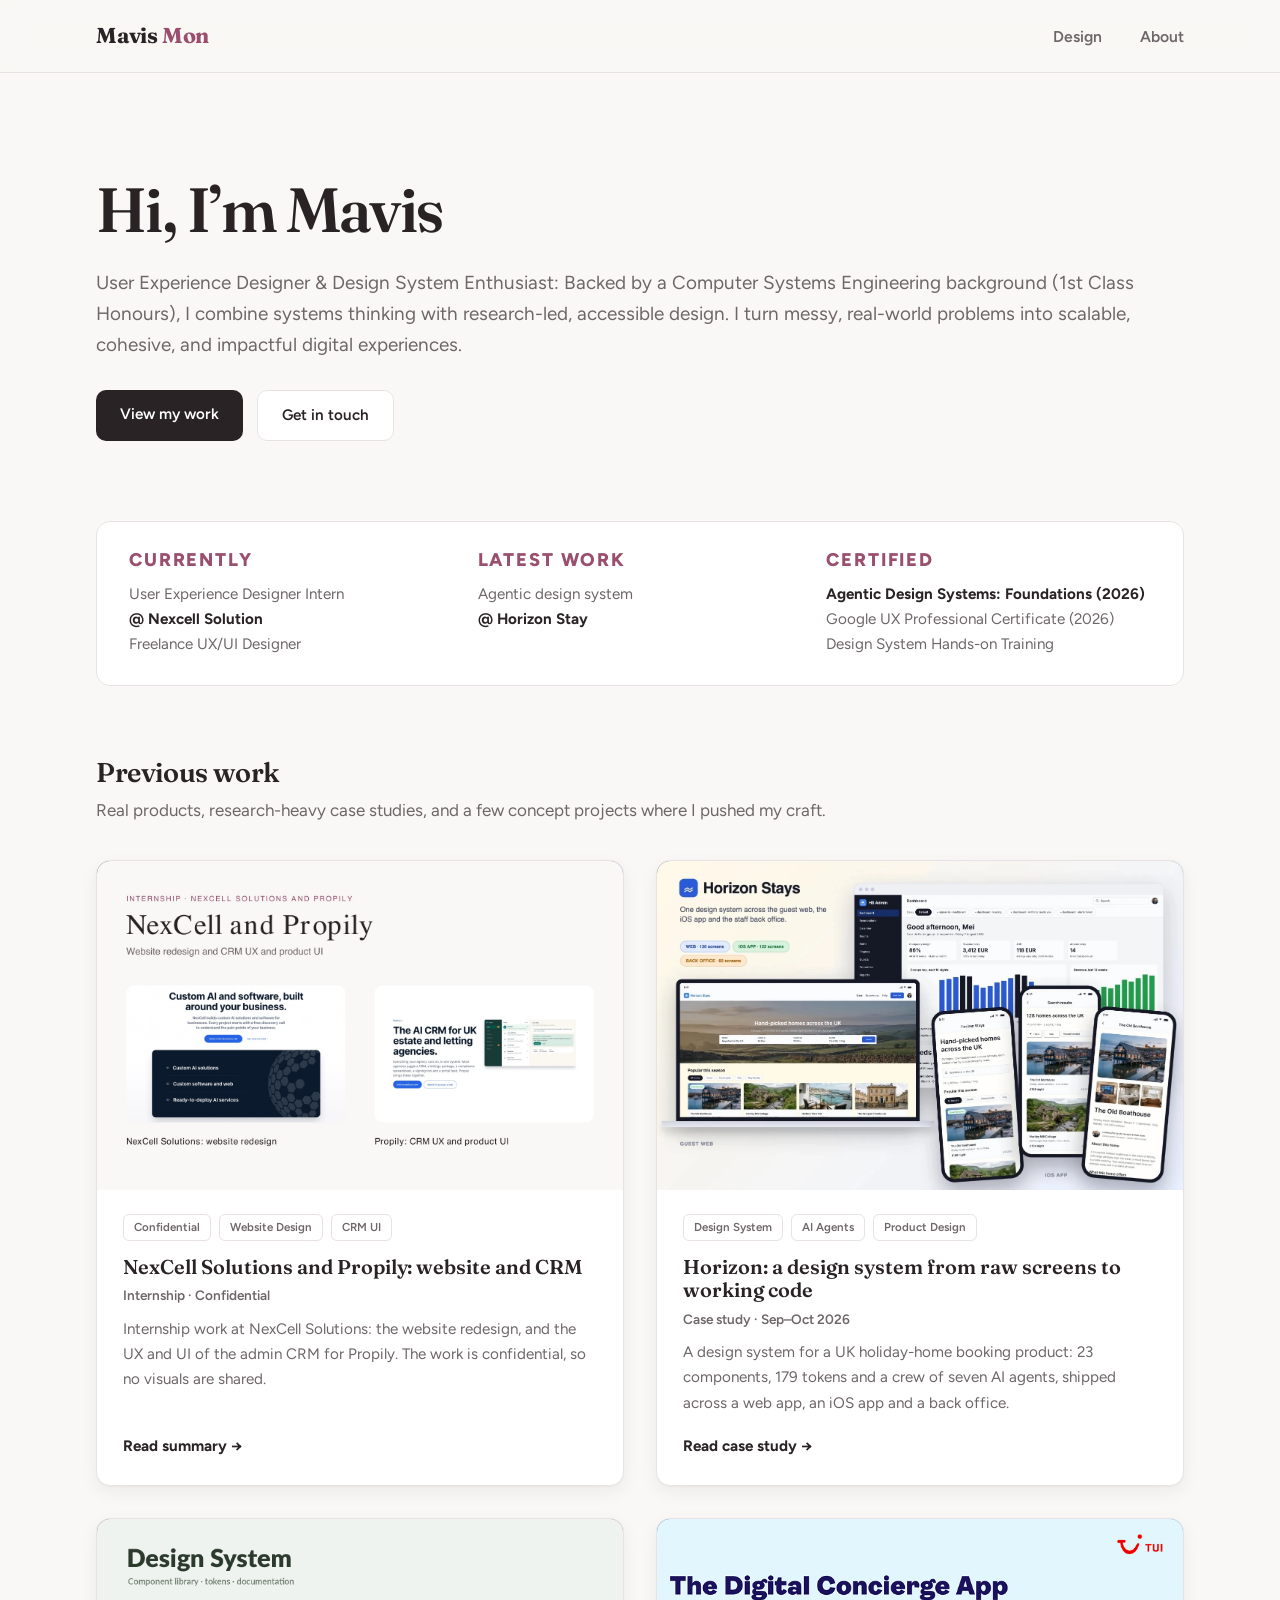
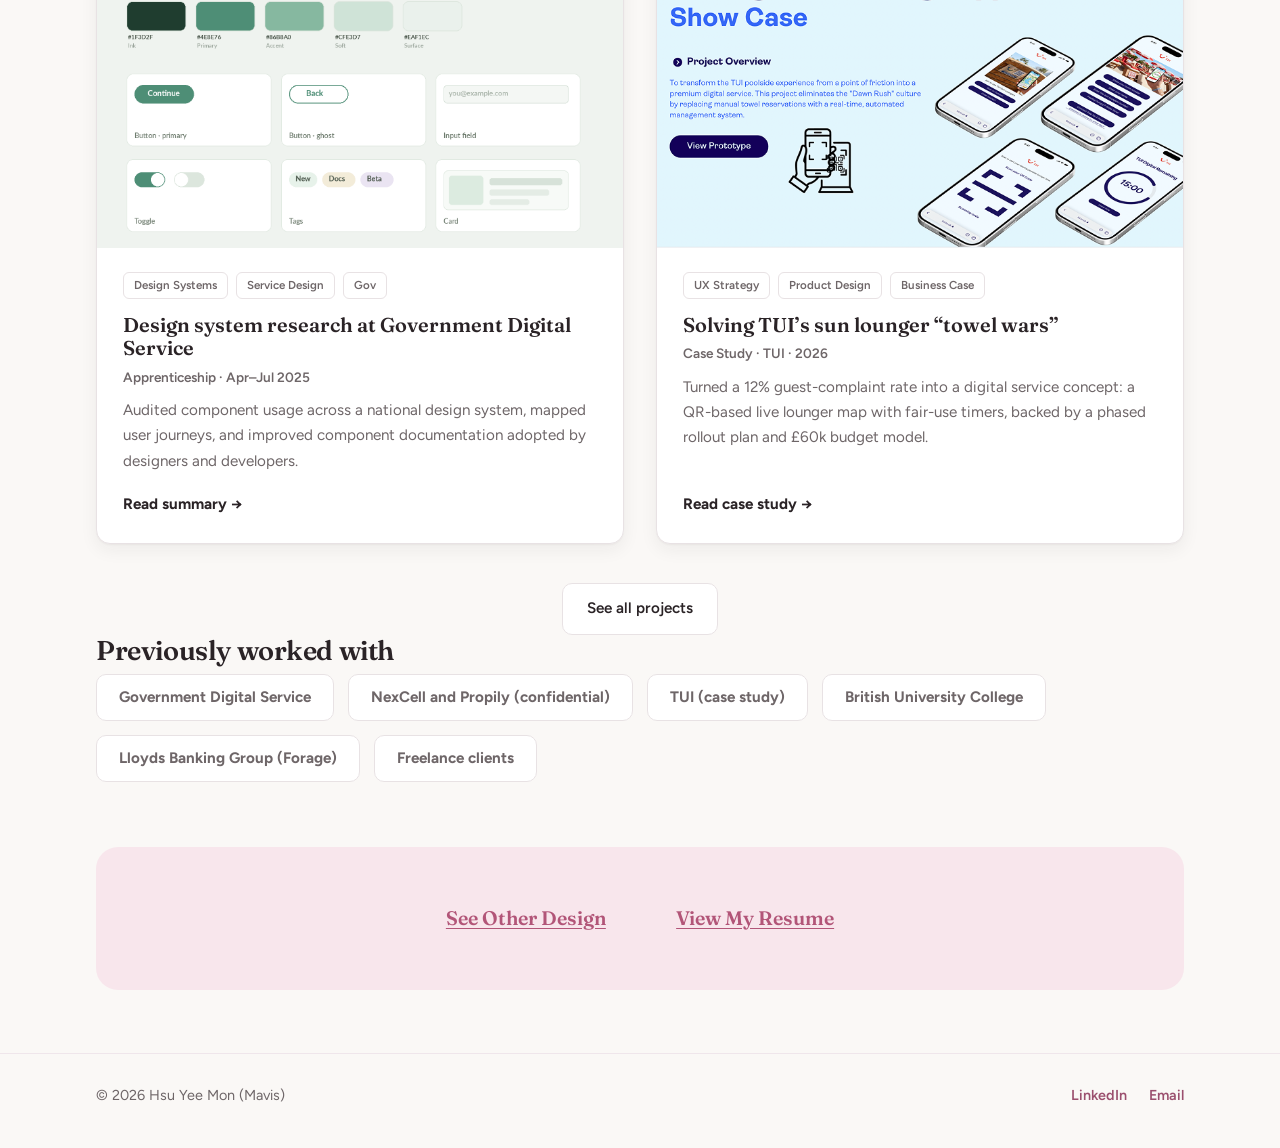
==== commit fc091b60: "Add NexCell case study, new covers and site refresh - Add the NexCell and Propily internship case st" ====
--- a/index.html
+++ b/index.html
@@ -14,6 +14,18 @@
       rel="stylesheet"
     />
     <link rel="stylesheet" href="style.css" />
+    <style>
+      /* One cover frame for every project in Previous work, so the cards in each row line up */
+      .project-grid .project-thumb {
+        height: auto;
+        aspect-ratio: 16 / 10;
+      }
+      .project-grid .project-thumb.has-img img {
+        height: 100%;
+        object-fit: cover;
+        object-position: top center;
+      }
+    </style>
   </head>
   <body>
     <nav>
@@ -27,7 +39,7 @@
     </nav>
 
     <header class="hero container">
-      <h1>Hi, I’m Mavis <span class="flower">🌷</span></h1>
+      <h1>Hi, I’m Mavis</h1>
       <p class="lead">
         User Experience Designer & Design System Enthusiast: Backed by a
         Computer Systems Engineering background (1st Class Honours), I combine
@@ -48,7 +60,7 @@
         <div>
           <h4>Currently</h4>
           <p>
-            UX/UI Design Intern<br />
+            User Experience Designer Intern<br />
             <strong>@ Nexcell Solution</strong><br />
             Freelance UX/UI Designer
           </p>
@@ -78,28 +90,47 @@
       </p>
 
       <div class="project-grid">
-        <a class="project-card" href="about.html#experience">
-          <div class="project-thumb thumb-nexcell">Nexcell Solution</div>
-          <div class="project-body">
-            <div class="project-tags">
-              <span class="tag">Internship</span><span class="tag">UX/UI Design</span
-              ><span class="tag">Current</span>
-            </div>
-            <h3>UX/UI internship at Nexcell Solution</h3>
-            <div class="project-meta">Internship · Current</div>
-            <p>
-              My current internship, working on UX/UI design alongside the team
-              at Nexcell Solution.
-            </p>
-            <span class="project-link">View experience →</span>
-          </div>
-        </a>
-
-        <a class="project-card" href="projects/horizon-stay-agentic-design-system.html">
-          <div class="project-thumb thumb-horizon">Horizon Stay</div>
-          <div class="project-body">
-            <div class="project-tags">
-              <span class="tag">Design System</span><span class="tag">AI Agents</span
+        <a
+          class="project-card"
+          href="projects/nexcell-solutions-case-study.html"
+        >
+          <div class="project-thumb thumb-nexcell has-img">
+            <img
+              src="images/nexcell/cover-nexcell-propily.jpg"
+              alt="NexCell Solutions and Propily: website redesign and CRM UI"
+            />
+          </div>
+          <div class="project-body">
+            <div class="project-tags">
+              <span class="tag">Confidential</span
+              ><span class="tag">Website Design</span
+              ><span class="tag">CRM UI</span>
+            </div>
+            <h3>NexCell Solutions and Propily: website and CRM</h3>
+            <div class="project-meta">Internship · Confidential</div>
+            <p>
+              Internship work at NexCell Solutions: the website redesign, and
+              the UX and UI of the admin CRM for Propily. The work is
+              confidential, so no visuals are shared.
+            </p>
+            <span class="project-link">Read summary →</span>
+          </div>
+        </a>
+
+        <a
+          class="project-card"
+          href="projects/horizon-stay-agentic-design-system.html"
+        >
+          <div class="project-thumb thumb-horizon has-img">
+            <img
+              src="images/horizon/cover-overview.jpg"
+              alt="Horizon Stays overview: one design system across the guest web, iOS app and back office"
+            />
+          </div>
+          <div class="project-body">
+            <div class="project-tags">
+              <span class="tag">Design System</span
+              ><span class="tag">AI Agents</span
               ><span class="tag">Product Design</span>
             </div>
             <h3>Horizon: a design system from raw screens to working code</h3>
@@ -115,11 +146,16 @@
 
         <a class="project-card" href="projects/gds-apprenticeship.html">
           <div class="project-thumb thumb-gds has-img">
-            <img src="images/design/gds.png" alt="Government Digital Service — design system" />
-          </div>
-          <div class="project-body">
-            <div class="project-tags">
-              <span class="tag">Design Systems</span><span class="tag">Service Design</span><span class="tag">Gov</span>
+            <img
+              src="images/design/gds.png"
+              alt="Government Digital Service — design system"
+            />
+          </div>
+          <div class="project-body">
+            <div class="project-tags">
+              <span class="tag">Design Systems</span
+              ><span class="tag">Service Design</span
+              ><span class="tag">Gov</span>
             </div>
             <h3>Design system research at Government Digital Service</h3>
             <div class="project-meta">Apprenticeship · Apr–Jul 2025</div>
@@ -163,6 +199,7 @@
       <h2 class="section-title">Previously worked with</h2>
       <div class="logo-row">
         <span class="logo-chip">Government Digital Service</span>
+        <span class="logo-chip">NexCell and Propily (confidential)</span>
         <span class="logo-chip">TUI (case study)</span>
         <span class="logo-chip">British University College</span>
         <span class="logo-chip">Lloyds Banking Group (Forage)</span>
@@ -174,7 +211,7 @@
       <div class="cta-banner">
         <a href="design.html">See Other Design</a>
         <a
-          href="https://drive.google.com/file/d/1xtQVW304RGPcJEKEEuNn48uA0tBTxAdx/view?usp=sharing"
+          href="https://drive.google.com/file/d/13fMqivvPfWhrE7Ix1yDoXsQ9O6i5hcAb/view?usp=sharing"
           target="_blank"
           rel="noopener"
           >View My Resume</a
--- a/style.css
+++ b/style.css
@@ -4,19 +4,20 @@
    ============================================ */
 
 :root {
-  --bg: #fbf7f5; /* warm cream */
-  --bg-soft: #f7ecee; /* soft blush */
+  --bg: #faf8f6; /* warm off-white */
+  --bg-soft: #f3efed; /* soft warm grey */
   --card: #ffffff;
-  --ink: #3a2a32; /* deep plum-brown */
-  --ink-soft: #76616c; /* muted mauve text */
-  --primary: #d87c9f; /* soft pink */
-  --primary-dark: #b25578;
-  --accent: #efc2d3; /* pale rose */
-  --accent-soft: #f8e6ec;
-  --pill: #faedf2;
-  --radius: 22px;
-  --shadow: 0 8px 30px rgba(178, 85, 120, 0.1);
-  --shadow-hover: 0 14px 40px rgba(178, 85, 120, 0.18);
+  --ink: #2a2326; /* warm near-black */
+  --ink-soft: #6e6668; /* muted grey text */
+  --primary: #9b4f6e; /* muted plum-rose: links and labels */
+  --primary-dark: #7a3b55;
+  --accent: #e5d3dc; /* pale rose-grey */
+  --accent-soft: #efe6eb;
+  --pill: #f4eef1;
+  --border: #e8e2e4;
+  --radius: 14px;
+  --shadow: 0 1px 2px rgba(42, 35, 38, 0.04), 0 6px 18px rgba(42, 35, 38, 0.06);
+  --shadow-hover: 0 2px 4px rgba(42, 35, 38, 0.05), 0 14px 30px rgba(42, 35, 38, 0.1);
   --pad: clamp(28px, 6vw, 96px);
 }
 
@@ -70,9 +71,9 @@
   position: sticky;
   top: 0;
   z-index: 100;
-  background: rgba(251, 248, 243, 0.82);
+  background: rgba(250, 248, 246, 0.9);
   backdrop-filter: blur(14px);
-  border-bottom: 1px solid var(--accent-soft);
+  border-bottom: 1px solid var(--border);
 }
 .nav-inner {
   max-width: 1440px;
@@ -86,7 +87,7 @@
   font-family: "Fraunces", Georgia, serif;
   font-weight: 700;
   font-size: 1.35rem;
-  color: var(--primary-dark);
+  color: var(--ink);
   letter-spacing: -0.01em;
 }
 .nav-logo span {
@@ -129,10 +130,10 @@
   letter-spacing: 0.04em;
 }
 .hero h1 {
-  font-size: clamp(2.6rem, 6vw, 4.4rem);
+  font-size: clamp(2.4rem, 5.2vw, 3.9rem);
   font-weight: 600;
   margin-bottom: 20px;
-  letter-spacing: -0.015em;
+  letter-spacing: -0.025em;
 }
 .hero h1 .flower {
   color: var(--primary);
@@ -151,33 +152,35 @@
 
 .btn {
   display: inline-block;
-  padding: 13px 28px;
-  border-radius: 999px;
-  font-weight: 700;
+  padding: 12px 24px;
+  border-radius: 10px;
+  font-weight: 600;
   font-size: 0.95rem;
   transition: all 0.2s;
 }
 .btn-primary {
+  background: var(--ink);
+  color: #fff;
+}
+.btn-primary:hover {
   background: var(--primary);
-  color: #fff;
-}
-.btn-primary:hover {
-  background: var(--primary-dark);
-  transform: translateY(-2px);
+  transform: translateY(-1px);
 }
 .btn-ghost {
-  border: 2px solid var(--accent);
-  color: var(--primary-dark);
+  border: 1px solid var(--border);
+  background: #fff;
+  color: var(--ink);
 }
 .btn-ghost:hover {
-  background: var(--accent-soft);
+  background: var(--pill);
 }
 
 /* ---------- Now strip ---------- */
 .now-strip {
-  background: var(--bg-soft);
+  background: #fff;
+  border: 1px solid var(--border);
   border-radius: var(--radius);
-  padding: 30px 36px;
+  padding: 28px 32px;
   margin: 10px 0 70px;
   display: grid;
   grid-template-columns: repeat(auto-fit, minmax(260px, 1fr));
@@ -205,8 +208,9 @@
   padding: 30px 0 60px;
 }
 .section-title {
-  font-size: 1.9rem;
-  font-weight: 600;
+  font-size: 1.7rem;
+  font-weight: 600;
+  letter-spacing: -0.015em;
   margin-bottom: 8px;
 }
 .section-sub {
@@ -229,6 +233,7 @@
 
 .project-card {
   background: var(--card);
+  border: 1px solid var(--border);
   border-radius: var(--radius);
   overflow: hidden;
   box-shadow: var(--shadow);
@@ -240,7 +245,7 @@
   color: var(--ink);
 }
 .project-card:hover {
-  transform: translateY(-6px);
+  transform: translateY(-3px);
   box-shadow: var(--shadow-hover);
 }
 
@@ -295,7 +300,7 @@
 }
 
 .project-body {
-  padding: 26px 30px 30px;
+  padding: 24px 26px 26px;
   flex: 1;
   display: flex;
   flex-direction: column;
@@ -307,12 +312,13 @@
   margin-bottom: 14px;
 }
 .tag {
-  background: var(--pill);
-  color: var(--primary-dark);
-  font-size: 0.75rem;
-  font-weight: 700;
-  padding: 4px 12px;
-  border-radius: 999px;
+  background: transparent;
+  border: 1px solid var(--border);
+  color: var(--ink-soft);
+  font-size: 0.72rem;
+  font-weight: 600;
+  padding: 3px 10px;
+  border-radius: 6px;
 }
 .project-body h3 {
   font-size: 1.25rem;
@@ -320,9 +326,9 @@
 }
 .project-meta {
   font-size: 0.85rem;
-  color: var(--primary);
-  font-weight: 700;
-  margin-bottom: 12px;
+  color: var(--ink-soft);
+  font-weight: 600;
+  margin-bottom: 10px;
 }
 .project-body p {
   font-size: 0.95rem;
@@ -347,9 +353,9 @@
 }
 .logo-chip {
   background: var(--card);
-  border: 1px solid var(--accent-soft);
+  border: 1px solid var(--border);
   padding: 10px 22px;
-  border-radius: 14px;
+  border-radius: 10px;
   font-weight: 700;
   color: var(--ink-soft);
   font-size: 0.95rem;
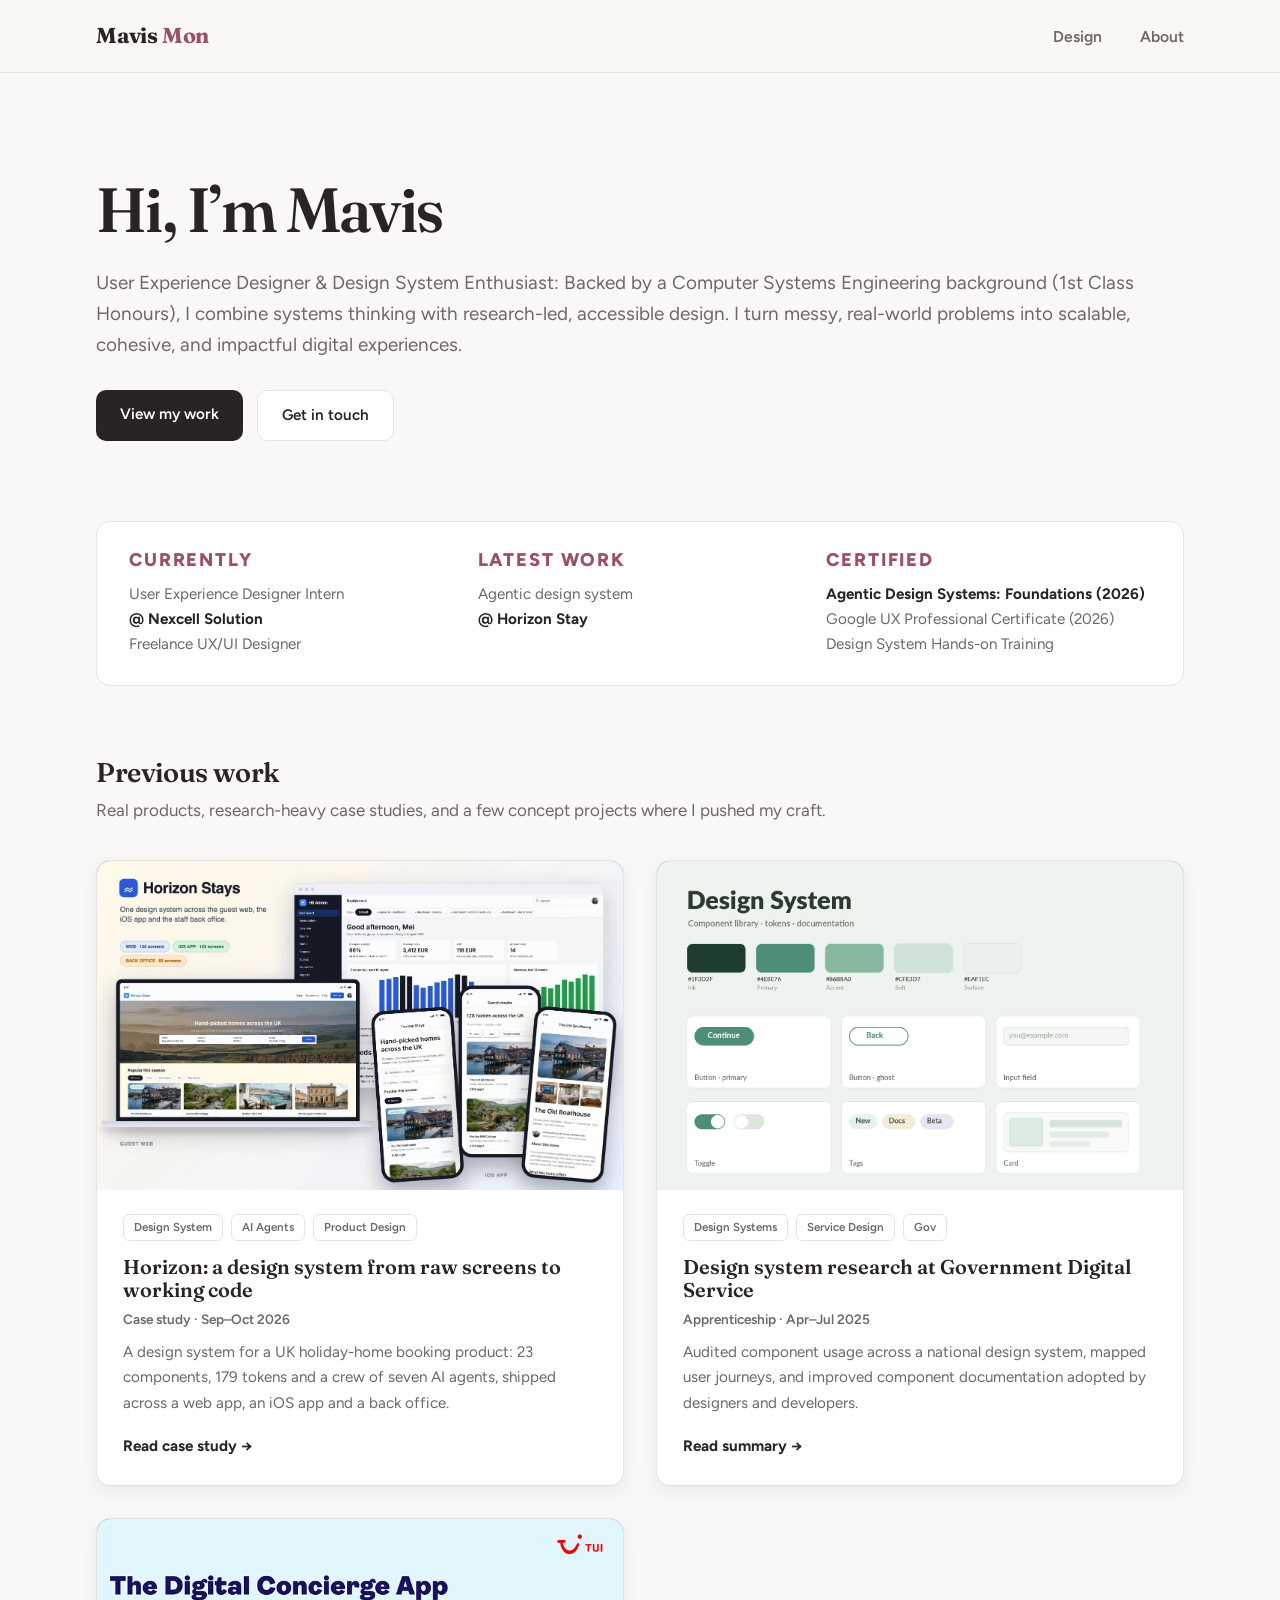
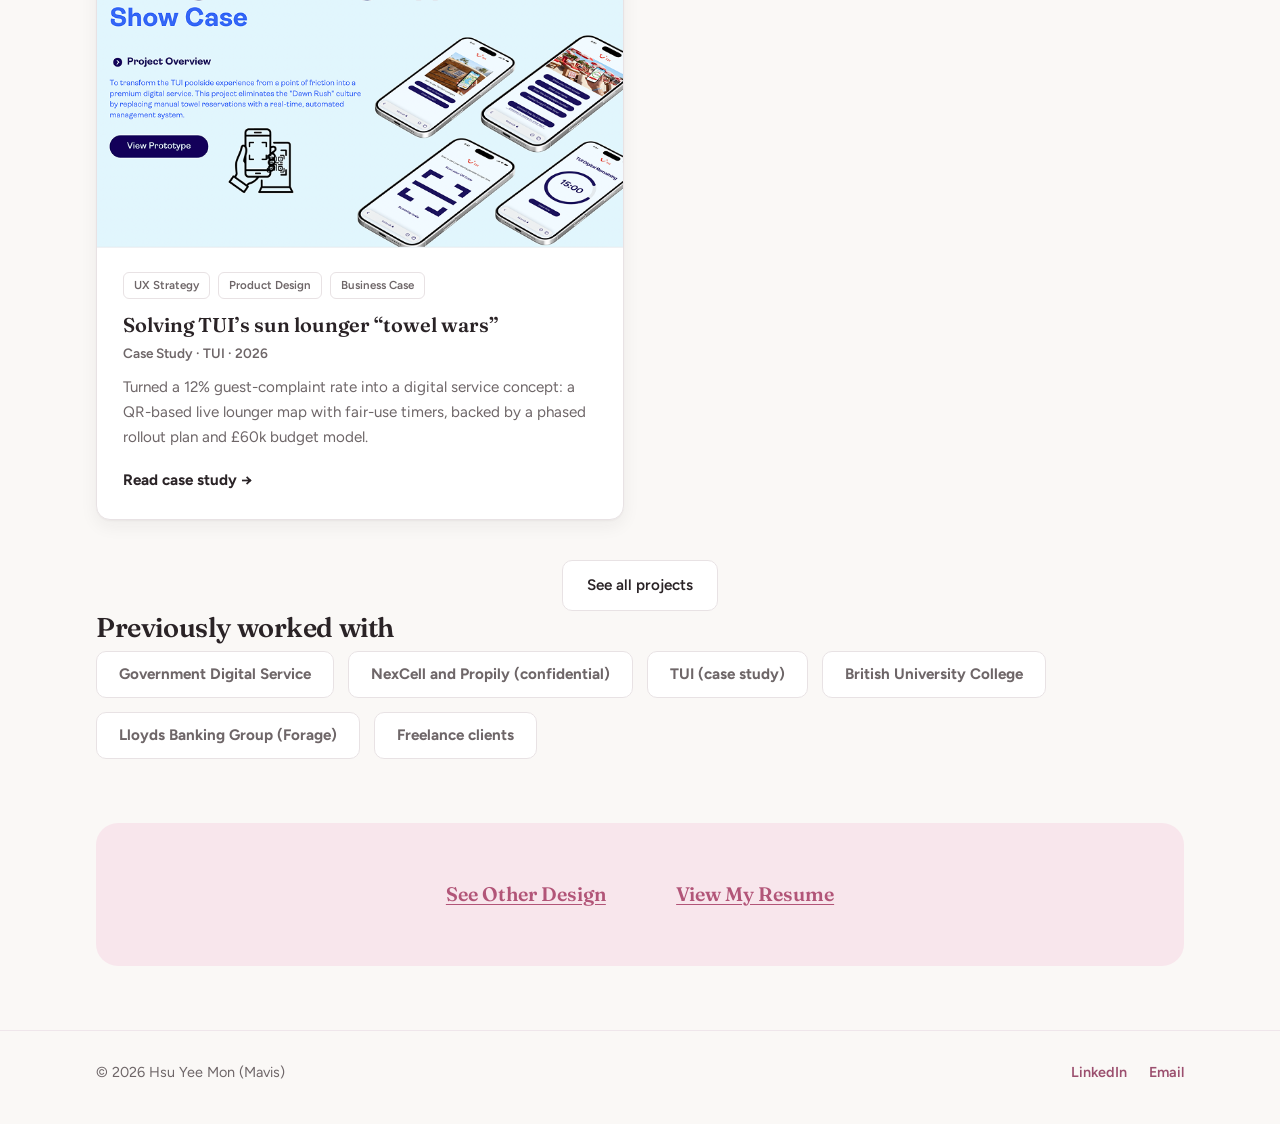
==== commit 25b33d28: "Remove the NexCell case study and cover Take the NexCell and Propily case study and its cover off th" ====
--- a/index.html
+++ b/index.html
@@ -92,33 +92,6 @@
       <div class="project-grid">
         <a
           class="project-card"
-          href="projects/nexcell-solutions-case-study.html"
-        >
-          <div class="project-thumb thumb-nexcell has-img">
-            <img
-              src="images/nexcell/cover-nexcell-propily.jpg"
-              alt="NexCell Solutions and Propily: website redesign and CRM UI"
-            />
-          </div>
-          <div class="project-body">
-            <div class="project-tags">
-              <span class="tag">Confidential</span
-              ><span class="tag">Website Design</span
-              ><span class="tag">CRM UI</span>
-            </div>
-            <h3>NexCell Solutions and Propily: website and CRM</h3>
-            <div class="project-meta">Internship · Confidential</div>
-            <p>
-              Internship work at NexCell Solutions: the website redesign, and
-              the UX and UI of the admin CRM for Propily. The work is
-              confidential, so no visuals are shared.
-            </p>
-            <span class="project-link">Read summary →</span>
-          </div>
-        </a>
-
-        <a
-          class="project-card"
           href="projects/horizon-stay-agentic-design-system.html"
         >
           <div class="project-thumb thumb-horizon has-img">
--- a/style.css
+++ b/style.css
@@ -285,9 +285,6 @@
 .thumb-horizon {
   background: linear-gradient(135deg, #2e6b66, #7fb7a4);
 }
-.thumb-nexcell {
-  background: linear-gradient(135deg, #4a3f6b, #8c7bb8);
-}
 .project-thumb.has-img {
   padding: 0;
   overflow: hidden;
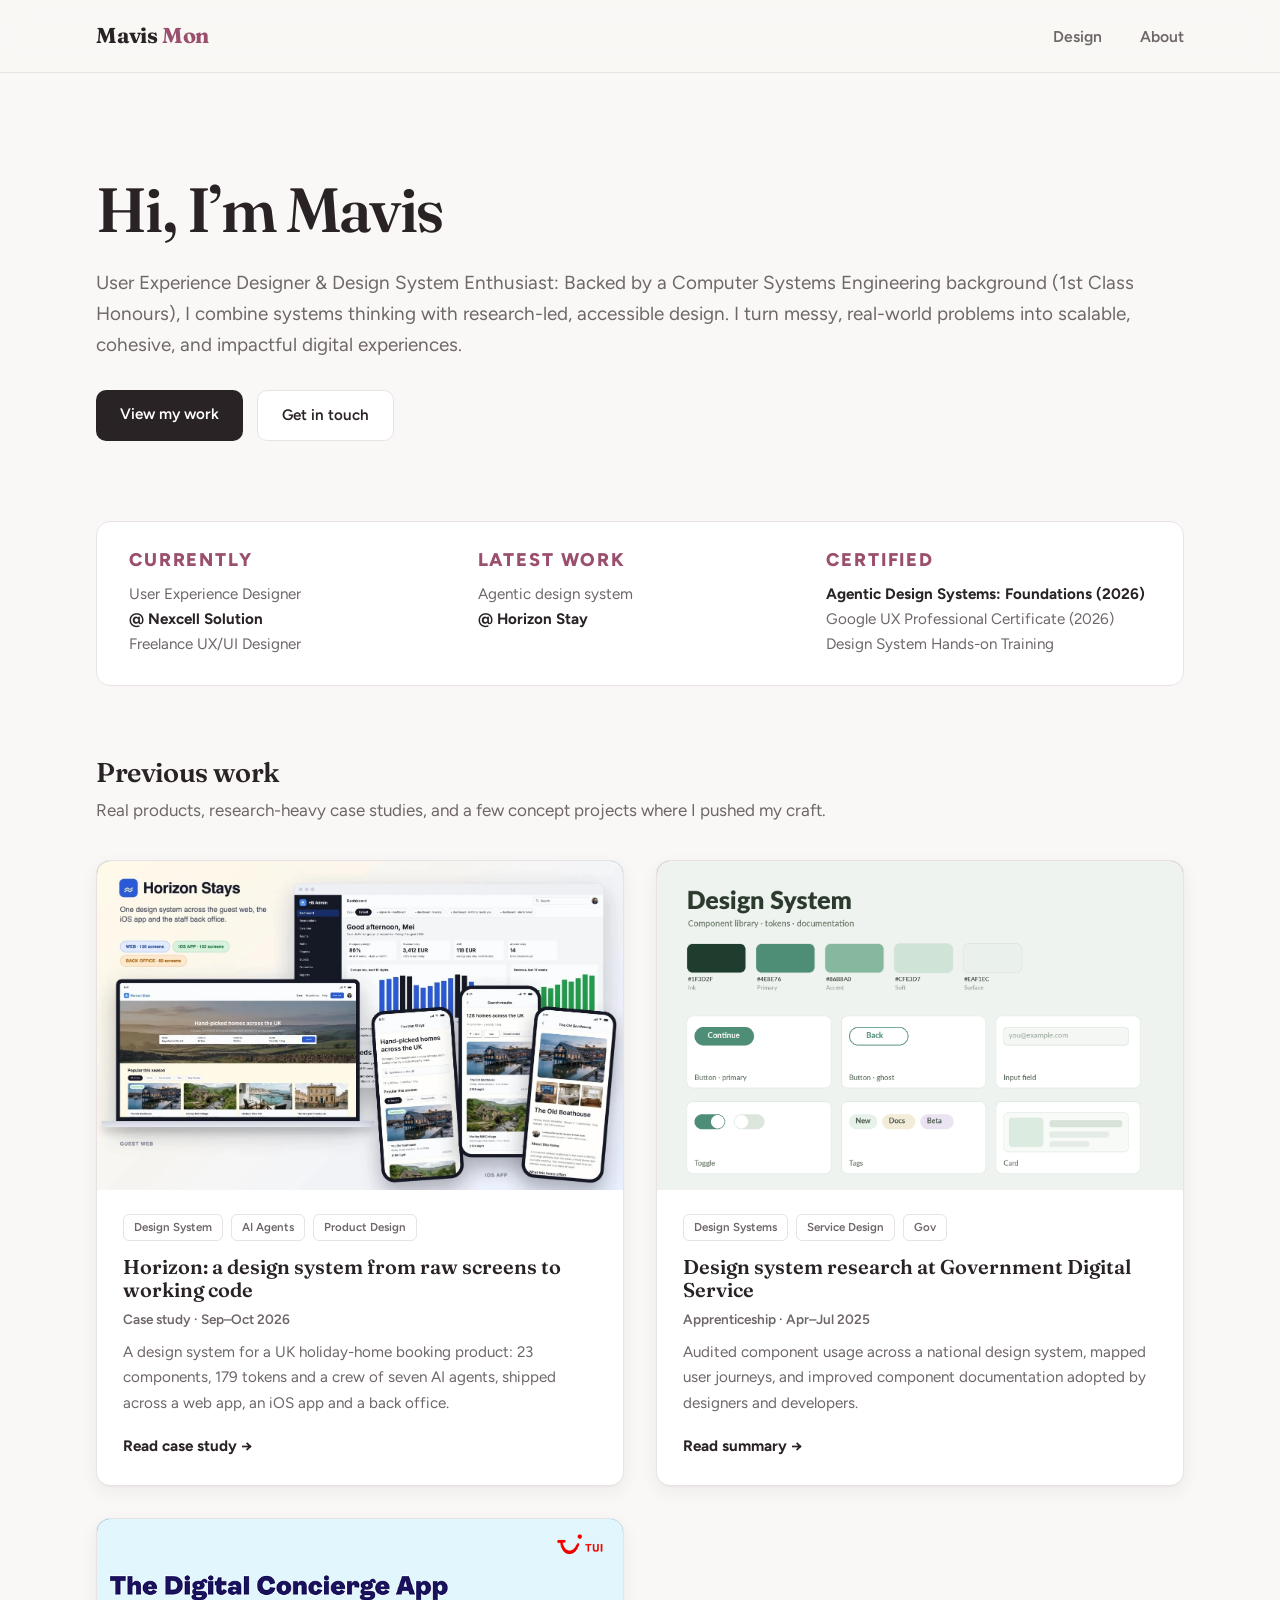
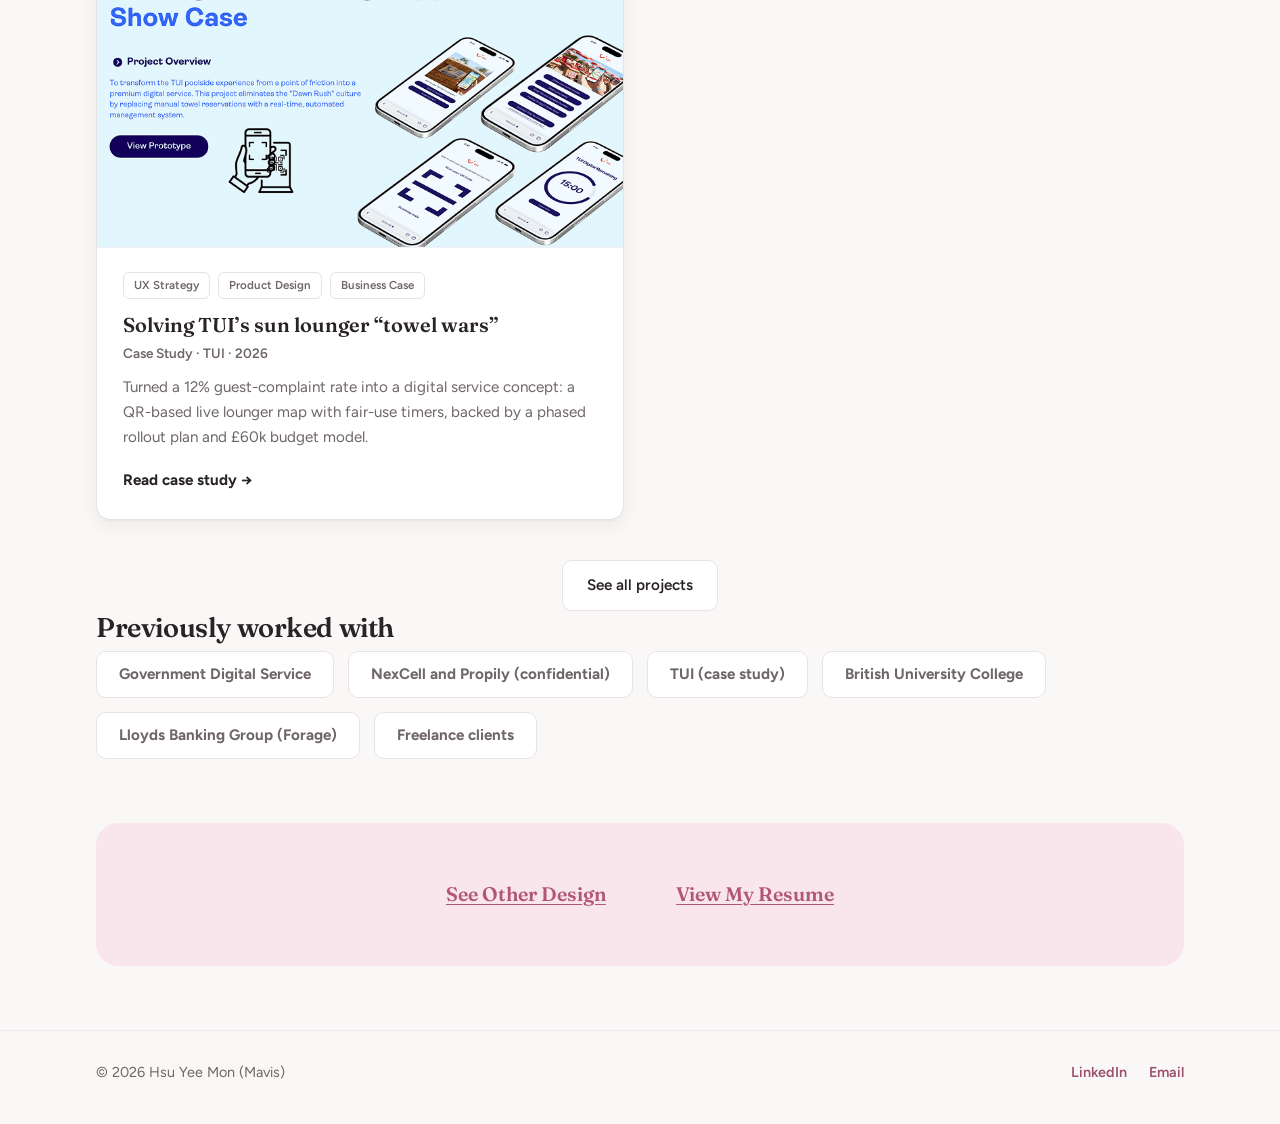
==== commit c5a0fd24: "Drop Intern from the current role title The Currently strip on the home page now shows User Experien" ====
--- a/index.html
+++ b/index.html
@@ -60,7 +60,7 @@
         <div>
           <h4>Currently</h4>
           <p>
-            User Experience Designer Intern<br />
+            User Experience Designer<br />
             <strong>@ Nexcell Solution</strong><br />
             Freelance UX/UI Designer
           </p>
@@ -82,6 +82,9 @@
         </div>
       </div>
     </div>
+
+
+    
     <section class="container">
       <h2 class="section-title">Previous work</h2>
       <p class="section-sub" style="max-width: none">
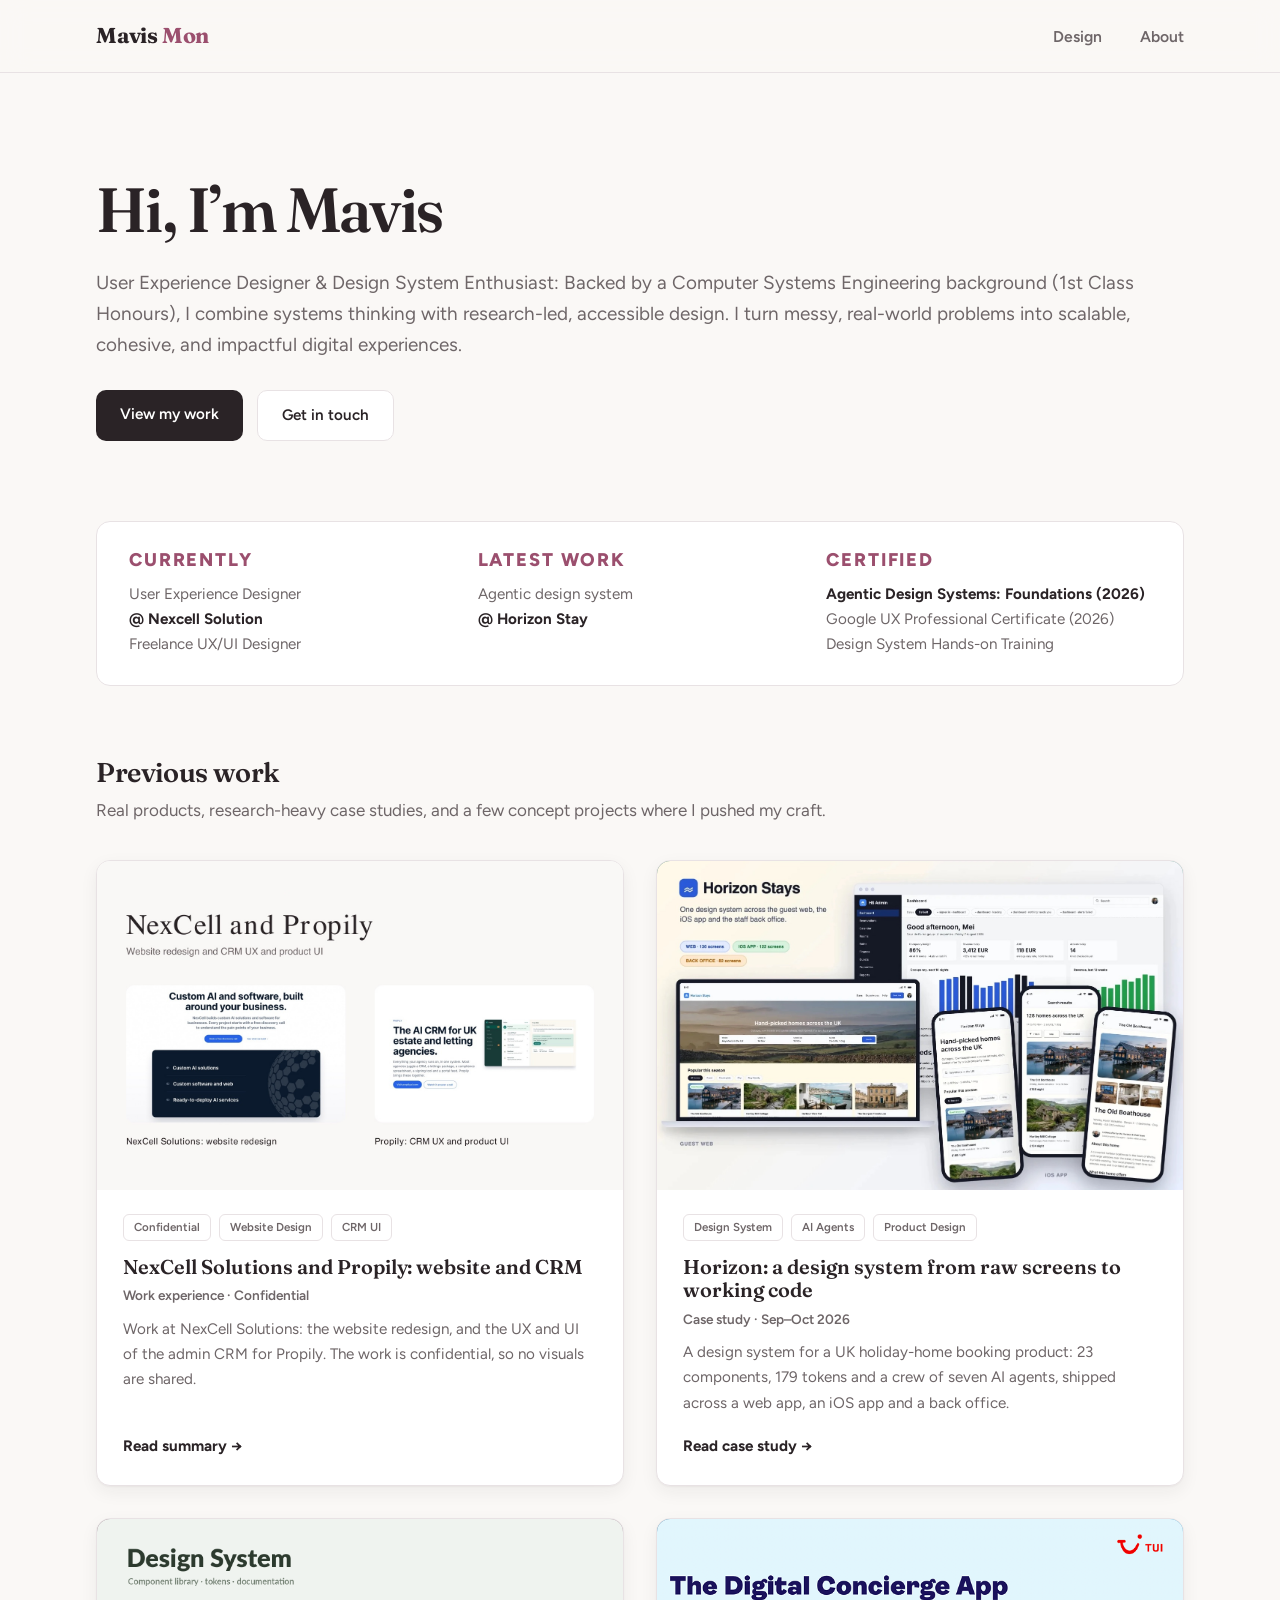
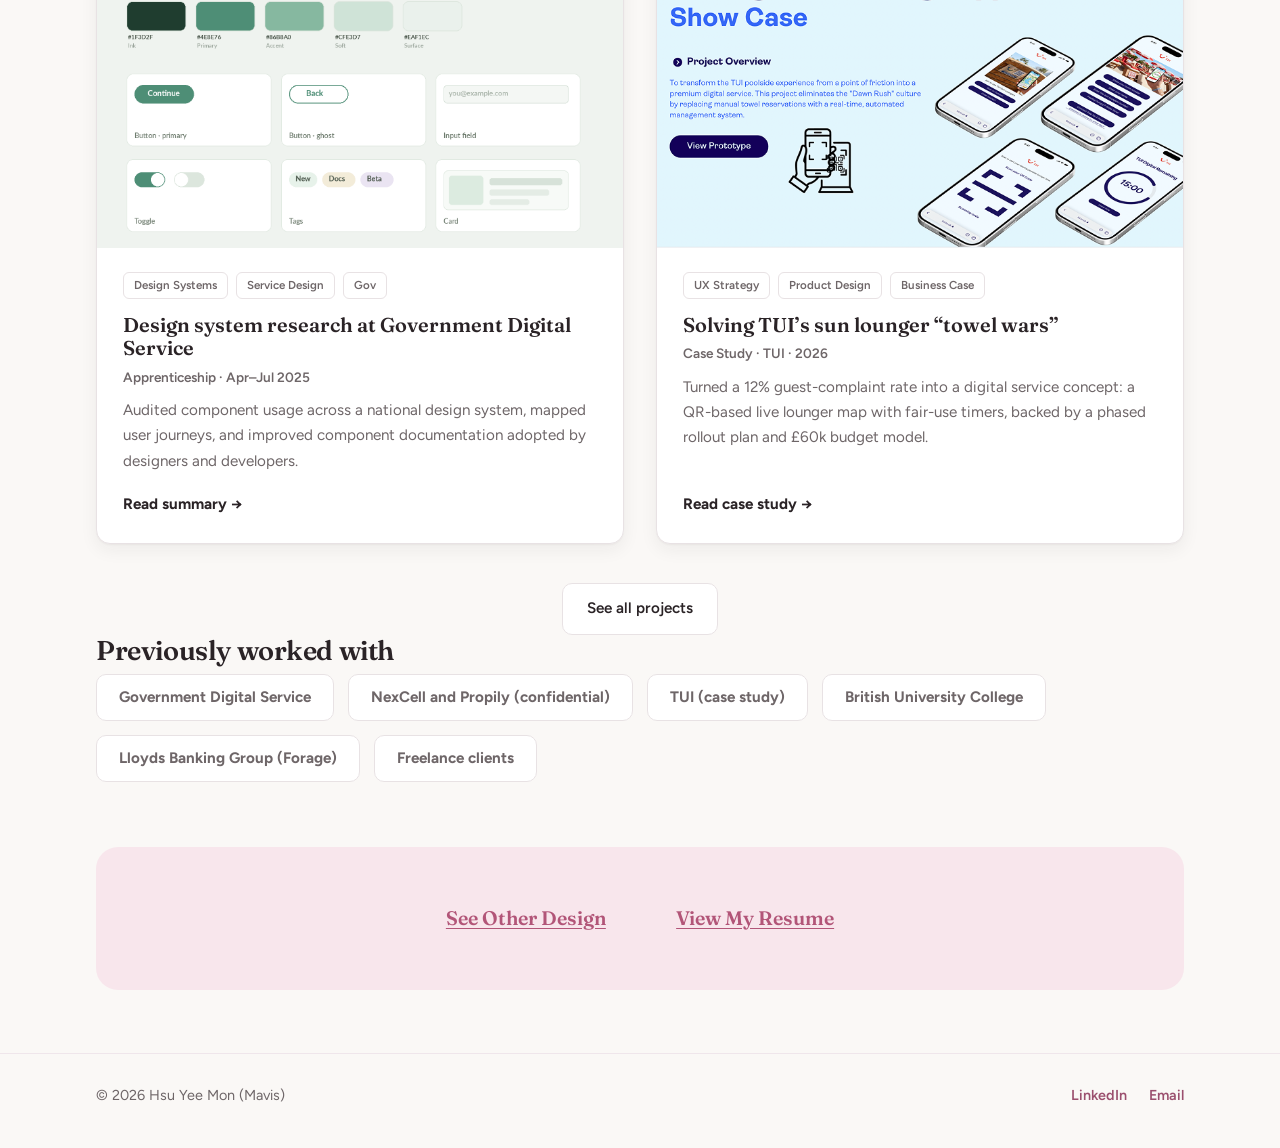
==== commit aa8b6246: "Publish the NexCell card and case study again Add the NexCell and Propily card back to the home page" ====
--- a/index.html
+++ b/index.html
@@ -95,6 +95,33 @@
       <div class="project-grid">
         <a
           class="project-card"
+          href="projects/nexcell-solutions-case-study.html"
+        >
+          <div class="project-thumb thumb-nexcell has-img">
+            <img
+              src="images/nexcell/cover-nexcell-propily.jpg"
+              alt="NexCell Solutions and Propily: website redesign and CRM UI"
+            />
+          </div>
+          <div class="project-body">
+            <div class="project-tags">
+              <span class="tag">Confidential</span
+              ><span class="tag">Website Design</span
+              ><span class="tag">CRM UI</span>
+            </div>
+            <h3>NexCell Solutions and Propily: website and CRM</h3>
+            <div class="project-meta">Work experience · Confidential</div>
+            <p>
+              Work at NexCell Solutions: the website redesign, and the UX and
+              UI of the admin CRM for Propily. The work is confidential, so no
+              visuals are shared.
+            </p>
+            <span class="project-link">Read summary →</span>
+          </div>
+        </a>
+
+        <a
+          class="project-card"
           href="projects/horizon-stay-agentic-design-system.html"
         >
           <div class="project-thumb thumb-horizon has-img">
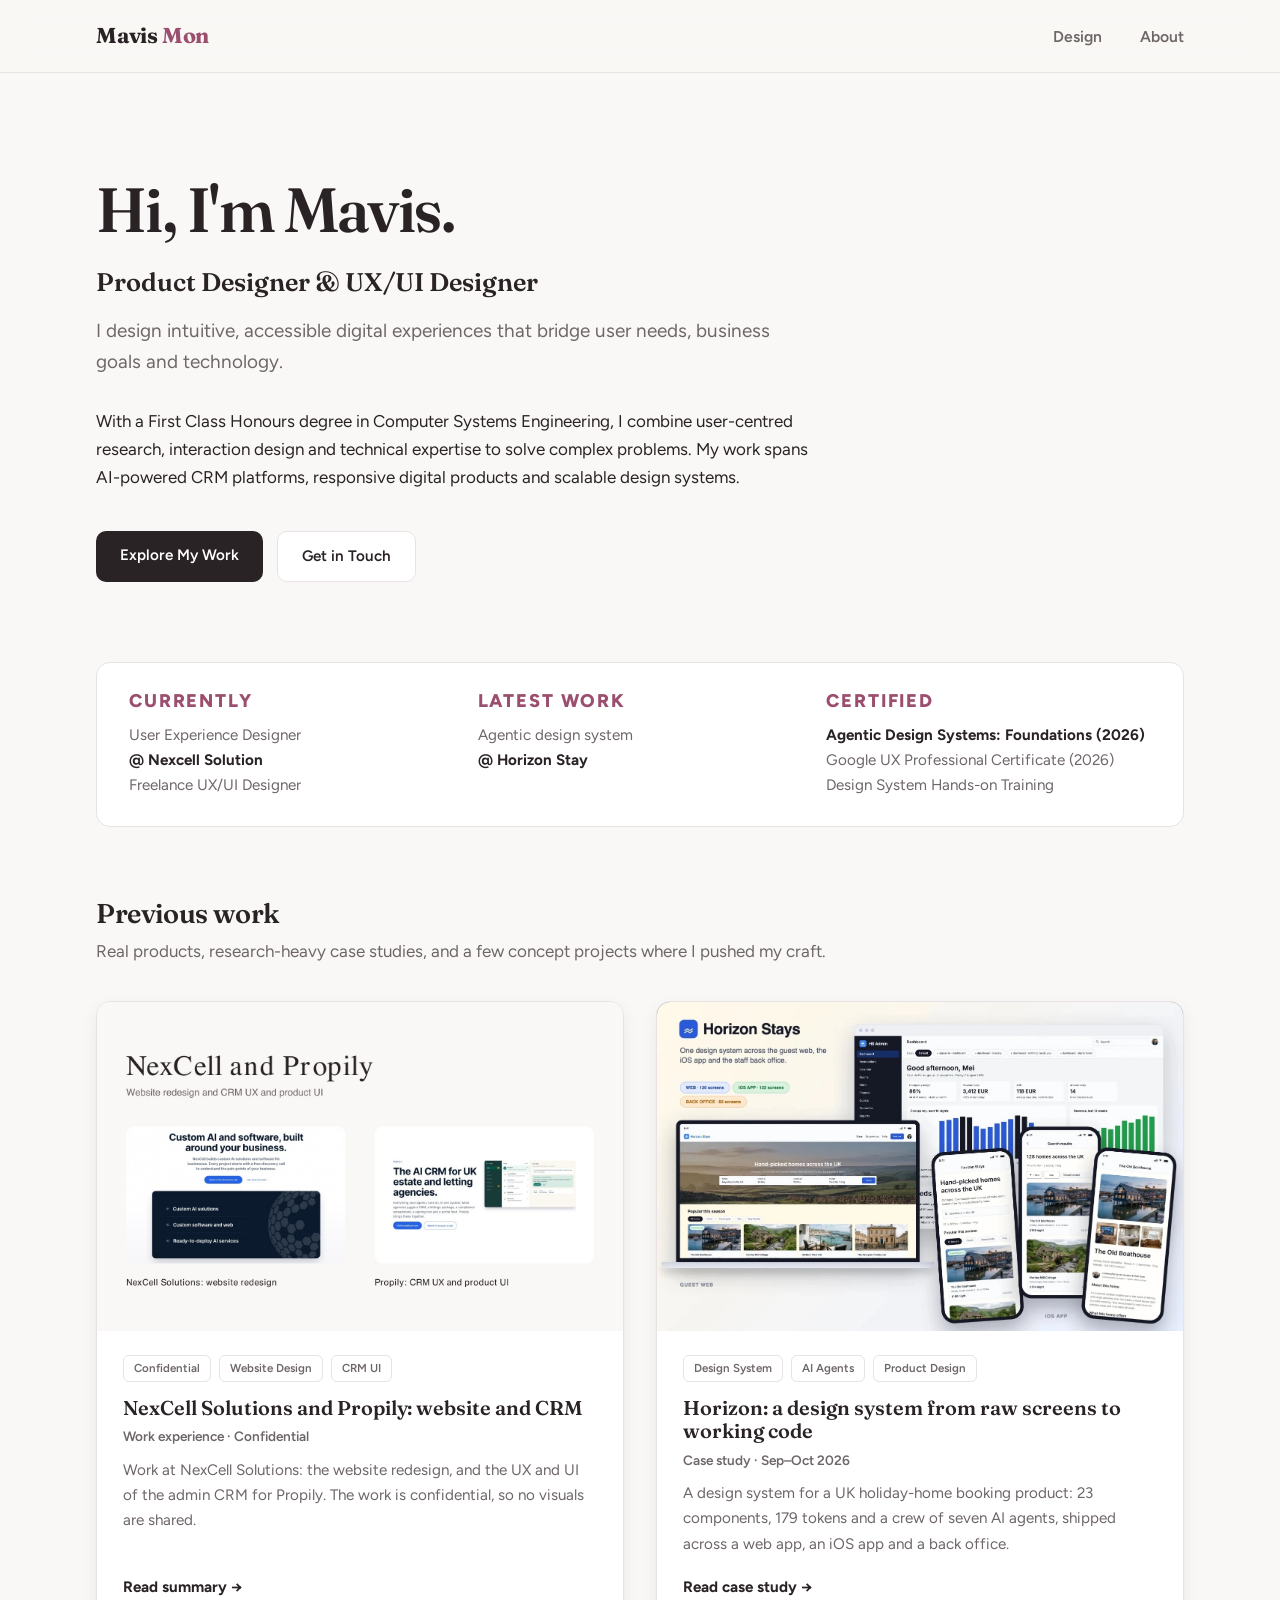
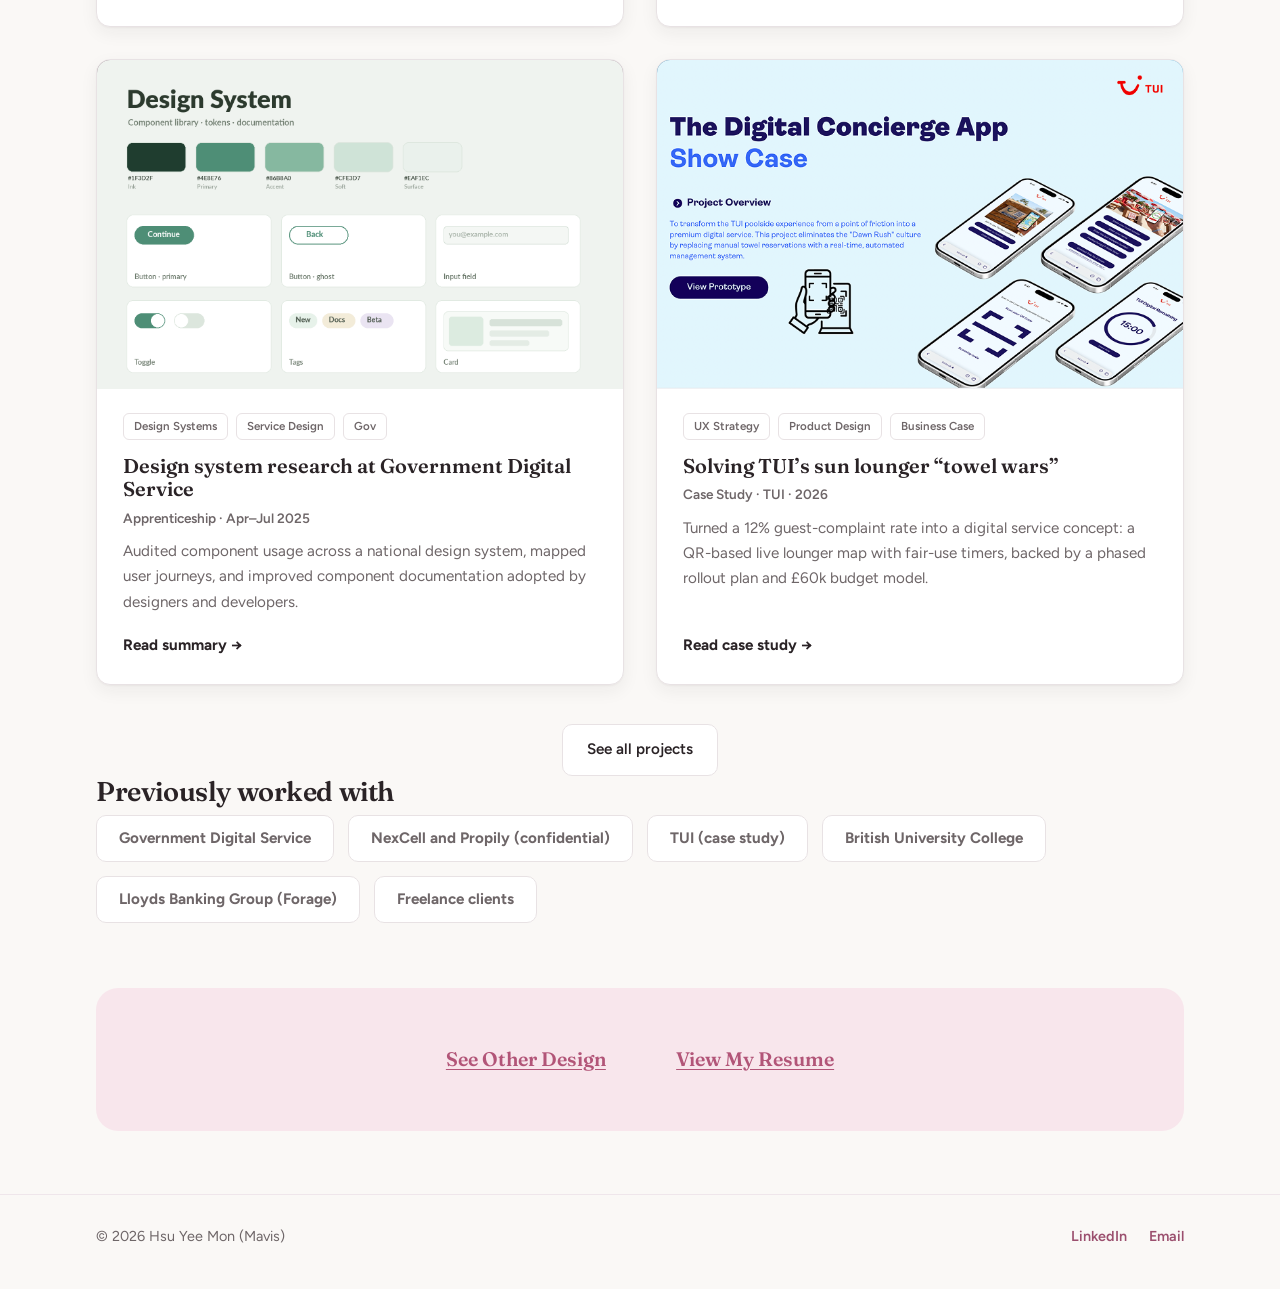
==== commit 5dff3502: "Update the home page introduction and spacing Rewrite the introduction with the new headline, role l" ====
--- a/index.html
+++ b/index.html
@@ -39,19 +39,27 @@
     </nav>
 
     <header class="hero container">
-      <h1>Hi, I’m Mavis</h1>
+      <h1>Hi, I'm Mavis<span class="accent">.</span></h1>
+
+      <h2 class="hero-role">Product Designer &amp; UX/UI Designer</h2>
+
       <p class="lead">
-        User Experience Designer & Design System Enthusiast: Backed by a
-        Computer Systems Engineering background (1st Class Honours), I combine
-        systems thinking with research-led, accessible design. I turn messy,
-        real-world problems into scalable, cohesive, and impactful digital
-        experiences.
+        I design intuitive, accessible digital experiences that bridge user
+        needs, business goals and technology.
       </p>
+
+      <p class="hero-description">
+        With a First Class Honours degree in Computer Systems Engineering, I
+        combine user-centred research, interaction design and technical
+        expertise to solve complex problems. My work spans AI-powered CRM
+        platforms, responsive digital products and scalable design systems.
+      </p>
+
       <div class="cta-row">
-        <a class="btn btn-primary" href="design.html">View my work</a>
-        <a class="btn btn-ghost" href="mailto:mavismon23@gmail.com"
-          >Get in touch</a
-        >
+        <a class="btn btn-primary" href="design.html"> Explore My Work </a>
+        <a class="btn btn-ghost" href="mailto:mavismon23@gmail.com">
+          Get in Touch
+        </a>
       </div>
     </header>
 
@@ -83,8 +91,6 @@
       </div>
     </div>
 
-
-    
     <section class="container">
       <h2 class="section-title">Previous work</h2>
       <p class="section-sub" style="max-width: none">
@@ -112,8 +118,8 @@
             <h3>NexCell Solutions and Propily: website and CRM</h3>
             <div class="project-meta">Work experience · Confidential</div>
             <p>
-              Work at NexCell Solutions: the website redesign, and the UX and
-              UI of the admin CRM for Propily. The work is confidential, so no
+              Work at NexCell Solutions: the website redesign, and the UX and UI
+              of the admin CRM for Propily. The work is confidential, so no
               visuals are shared.
             </p>
             <span class="project-link">Read summary →</span>
--- a/style.css
+++ b/style.css
@@ -138,11 +138,18 @@
 .hero h1 .flower {
   color: var(--primary);
 }
+.hero .hero-role {
+  margin-bottom: 18px;
+}
 .hero p.lead {
-  max-width: 1250px;
+  max-width: 720px;
   font-size: 1.18rem;
   color: var(--ink-soft);
   margin-bottom: 30px;
+}
+.hero .hero-description {
+  max-width: 720px;
+  margin-bottom: 40px;
 }
 .hero .cta-row {
   display: flex;
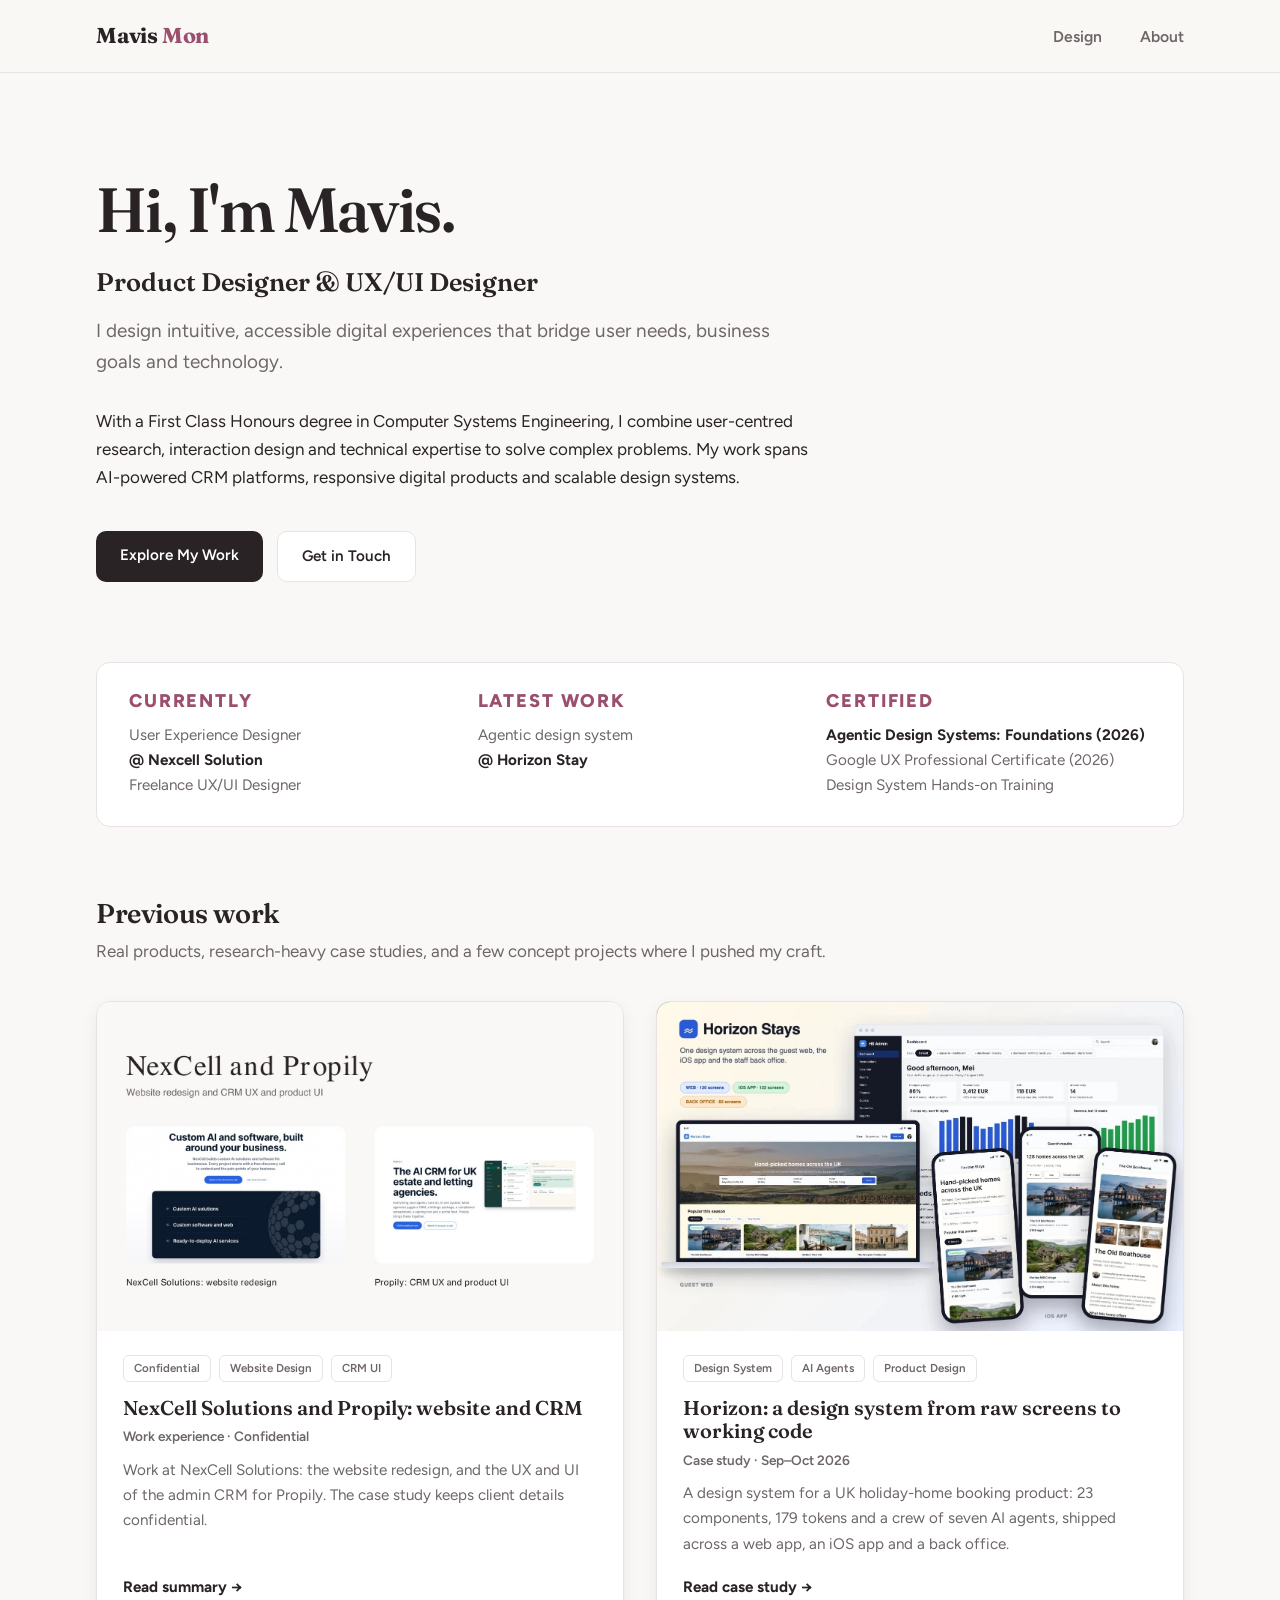
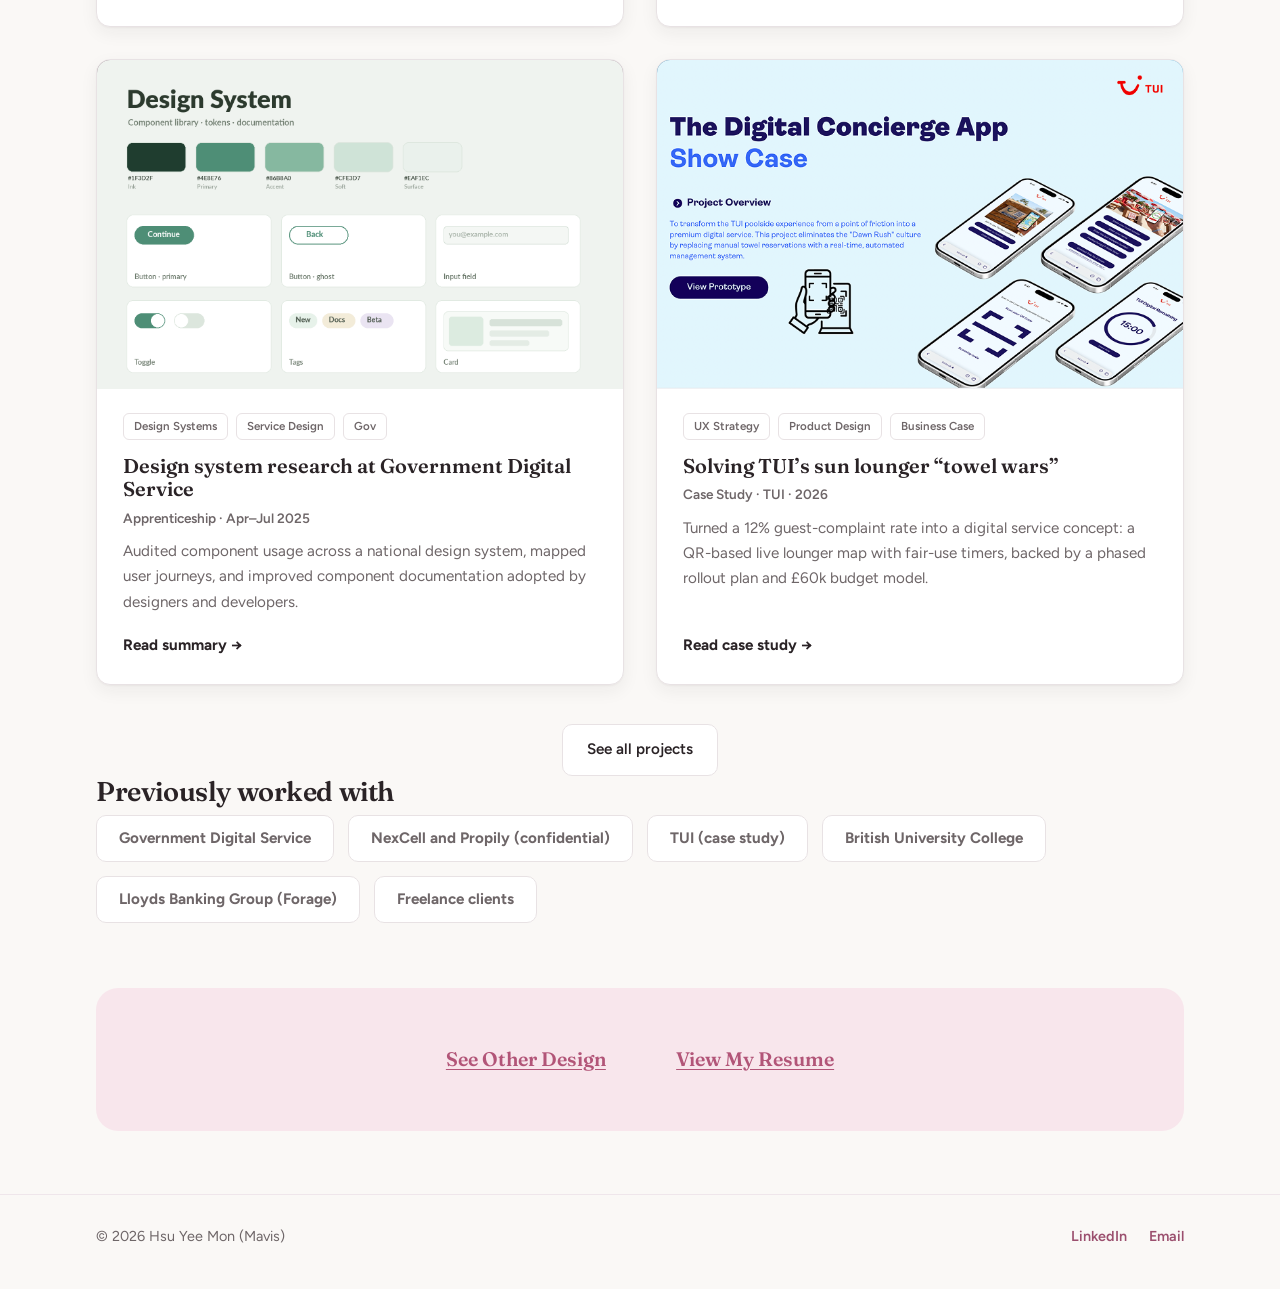
==== commit 53f35817: "Reword the NexCell card description The card said no visuals are shared while showing the NexCell co" ====
--- a/index.html
+++ b/index.html
@@ -119,8 +119,8 @@
             <div class="project-meta">Work experience · Confidential</div>
             <p>
               Work at NexCell Solutions: the website redesign, and the UX and UI
-              of the admin CRM for Propily. The work is confidential, so no
-              visuals are shared.
+              of the admin CRM for Propily. The case study keeps client details
+              confidential.
             </p>
             <span class="project-link">Read summary →</span>
           </div>
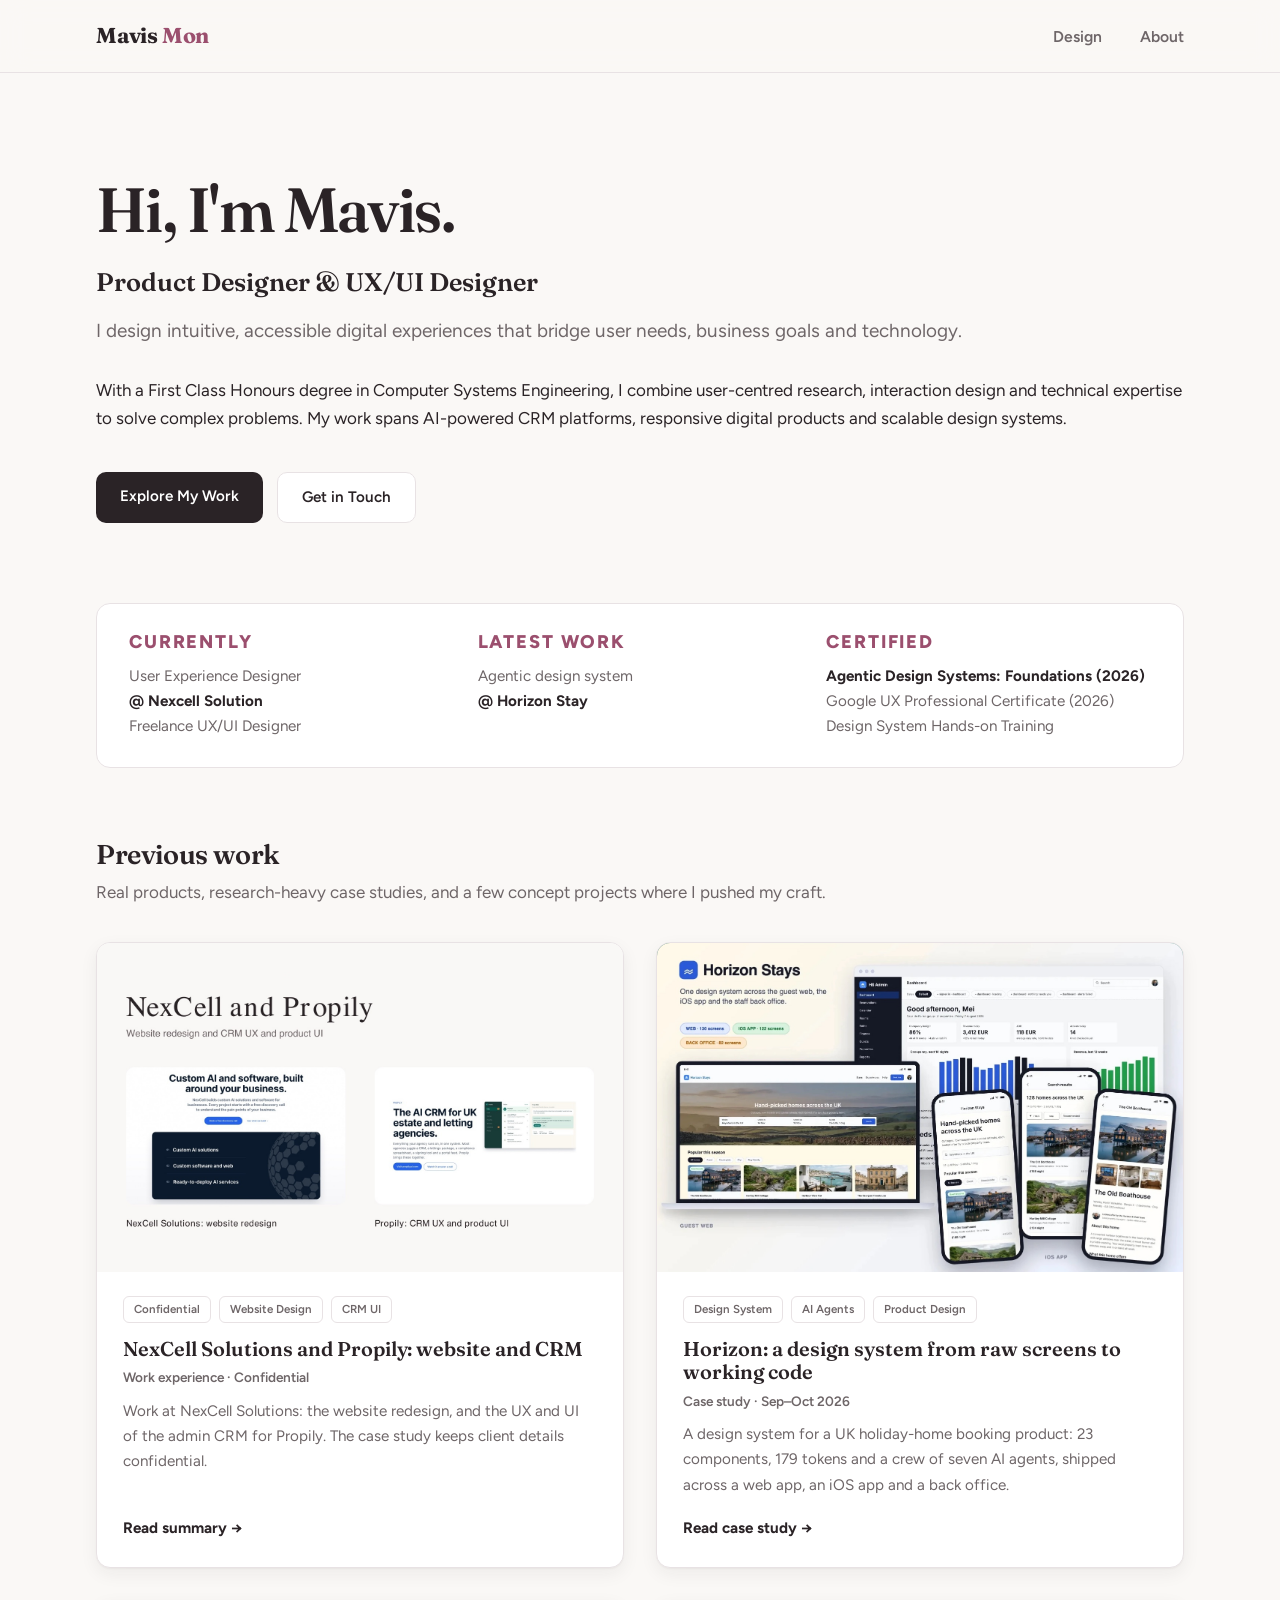
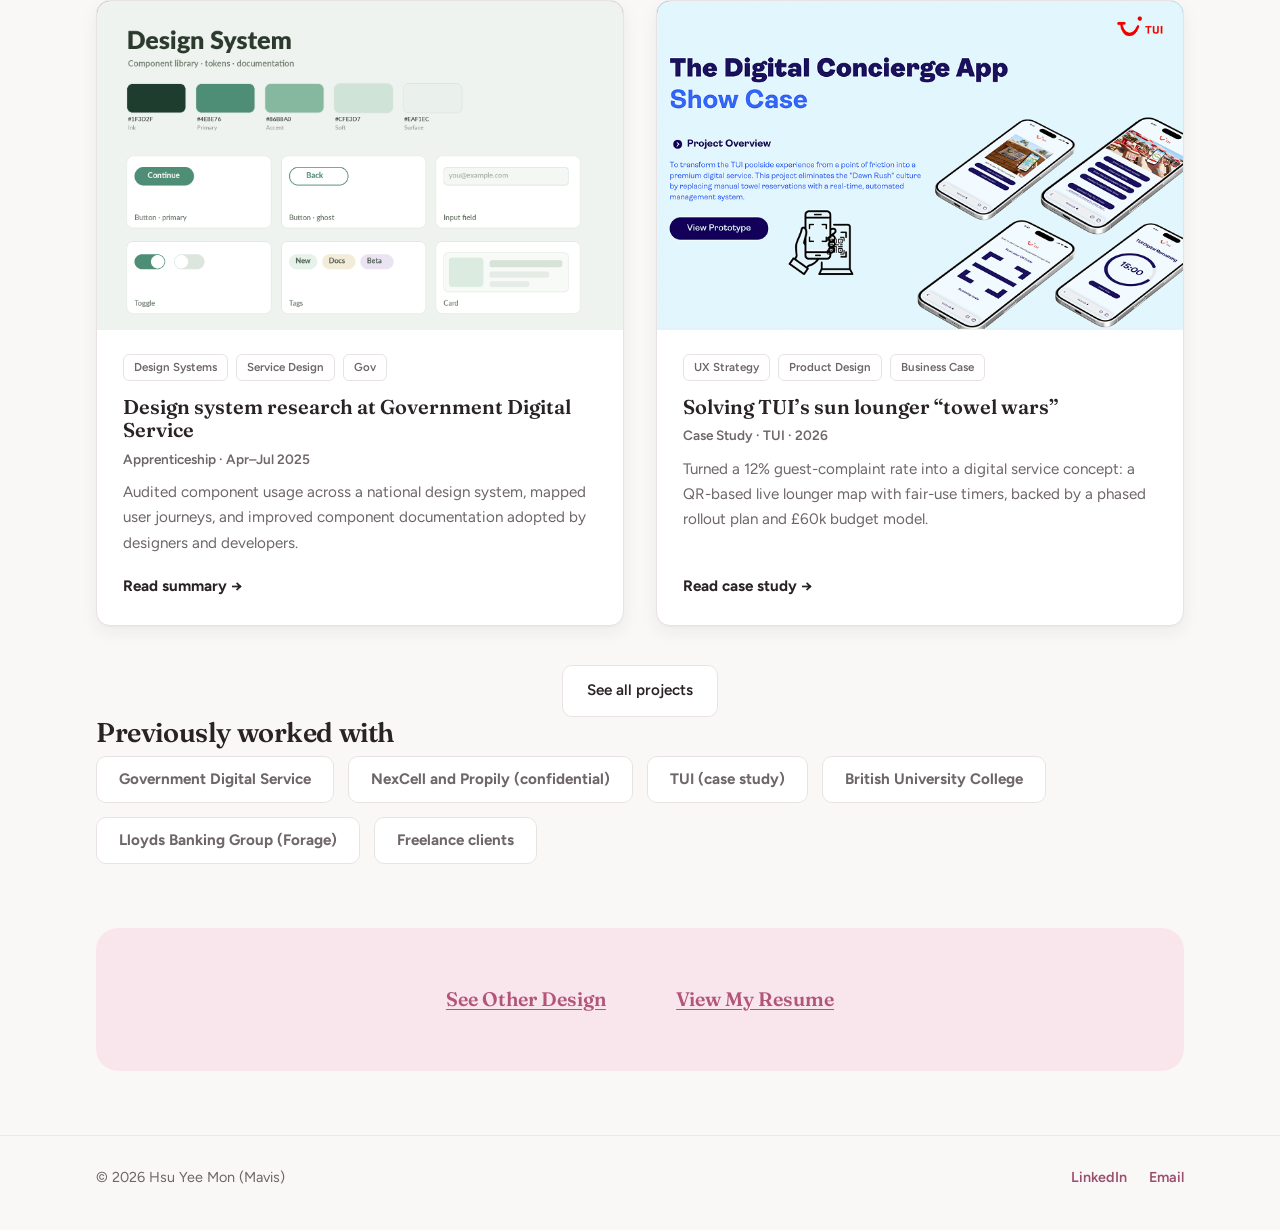
==== commit a248177b: "Let the intro text run the full width The home page intro and the NexCell case study intro were capp" ====
--- a/index.html
+++ b/index.html
@@ -43,7 +43,7 @@
 
       <h2 class="hero-role">Product Designer &amp; UX/UI Designer</h2>
 
-      <p class="lead">
+      <p class="lead" style="max-width: none">
         I design intuitive, accessible digital experiences that bridge user
         needs, business goals and technology.
       </p>
--- a/style.css
+++ b/style.css
@@ -148,7 +148,7 @@
   margin-bottom: 30px;
 }
 .hero .hero-description {
-  max-width: 720px;
+  max-width: none;
   margin-bottom: 40px;
 }
 .hero .cta-row {
